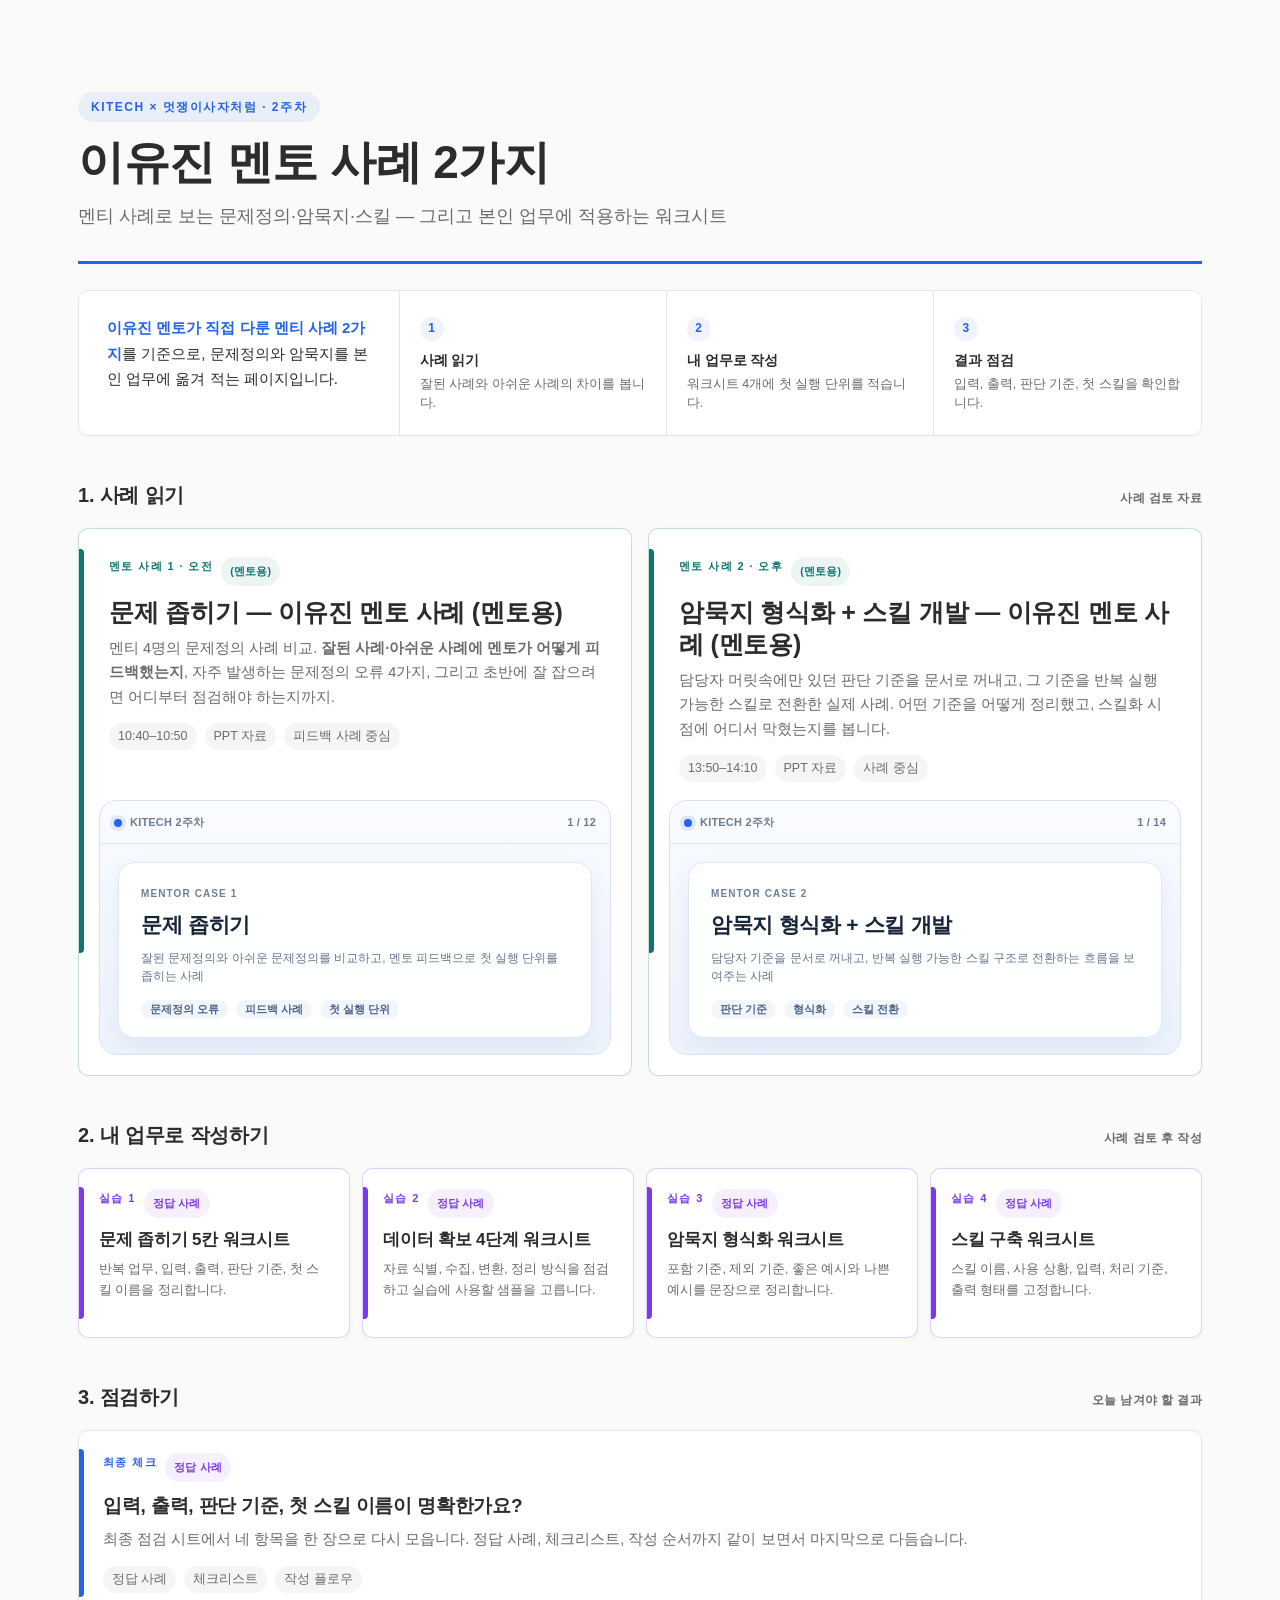
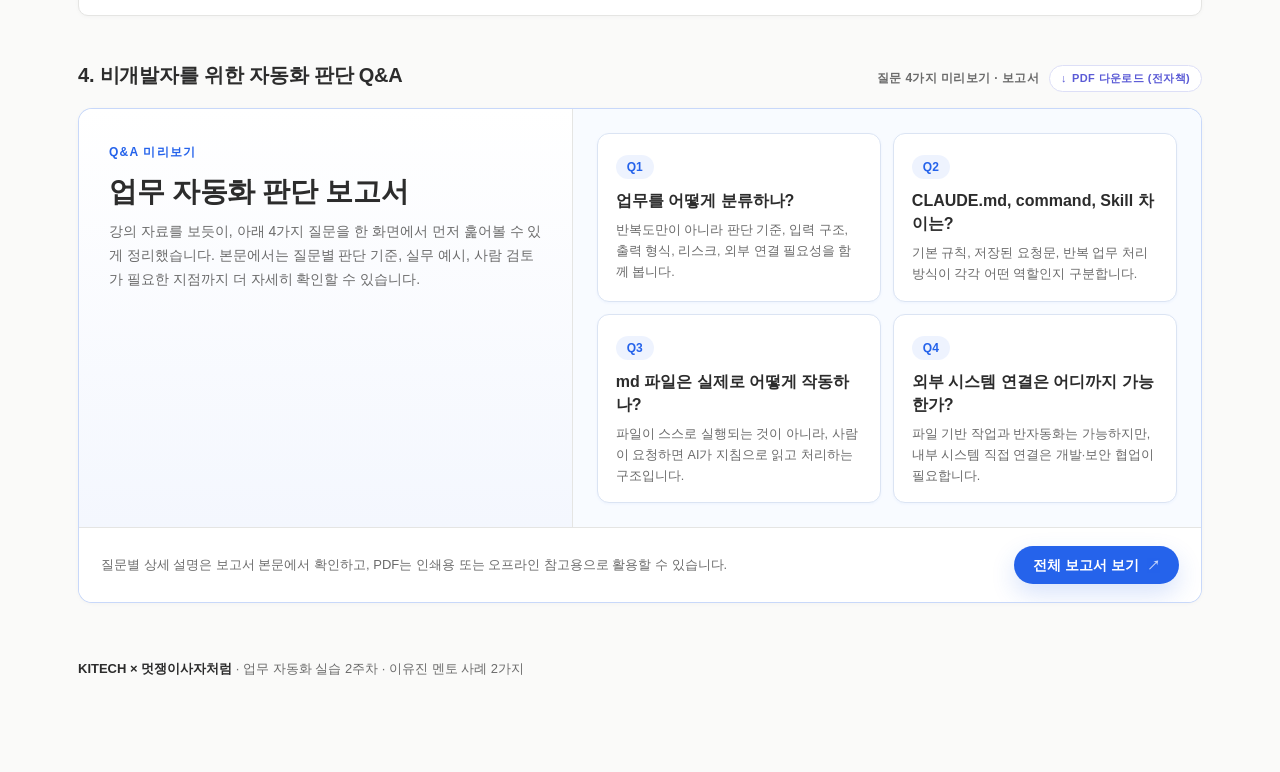
==== index.html @ 8fbe8628 "Refine mentor preview card style" ====
<!DOCTYPE html>
<html lang="ko">
<head>
  <meta charset="UTF-8" />
  <meta name="viewport" content="width=device-width, initial-scale=1.0" />
  <meta name="author" content="이유진 (Lee Yoojin)" />
  <meta name="copyright" content="© 2026 이유진. All Rights Reserved." />
  <title>KITECH 2주차 | 이유진 멘토 사례 2가지</title>
  <style>
    :root {
      --accent: #2563eb;
      --accent-light: rgba(37, 99, 235, 0.08);
      --accent-border: rgba(37, 99, 235, 0.25);
      --mentor: #0f766e;
      --mentor-light: rgba(15, 118, 110, 0.08);
      --mentor-border: rgba(15, 118, 110, 0.24);
      --practice: #7c3aed;
      --practice-light: rgba(124, 58, 237, 0.08);
      --practice-border: rgba(124, 58, 237, 0.24);
      --bg: #fafaf9;
      --card: #ffffff;
      --text: #2c2c2c;
      --text-muted: #6b6b6b;
      --border: #e5e5e3;
      --placeholder: #f5f5f4;
      --line: #d9d9d6;
      --shadow-card: 0 1px 4px rgba(0, 0, 0, 0.03);
      --shadow-card-hover: 0 10px 26px rgba(37, 99, 235, 0.12);
    }

    * {
      box-sizing: border-box;
      margin: 0;
      padding: 0;
    }

    body {
      min-height: 100vh;
      background: var(--bg);
      color: var(--text);
      font-family: -apple-system, BlinkMacSystemFont, "Apple SD Gothic Neo", "Pretendard", "Noto Sans KR", "Segoe UI", sans-serif;
      line-height: 1.7;
      -webkit-font-smoothing: antialiased;
    }

    a {
      color: inherit;
      text-decoration: none;
    }

    .wrap {
      max-width: 1180px;
      margin: 0 auto;
      padding: 56px 28px 92px;
    }

    .header {
      margin-bottom: 24px;
      padding: 36px 0 30px;
      border-bottom: 3px solid var(--accent);
    }

    .doc-tag {
      display: inline-block;
      margin-bottom: 14px;
      padding: 5px 13px;
      border-radius: 999px;
      background: var(--accent-light);
      color: var(--accent);
      font-size: 12px;
      font-weight: 800;
      letter-spacing: 1.5px;
      text-transform: uppercase;
    }

    h1 {
      margin-bottom: 12px;
      color: var(--text);
      font-size: 46px;
      font-weight: 800;
      letter-spacing: -0.5px;
      line-height: 1.14;
    }

    .subtitle {
      max-width: 720px;
      color: var(--text-muted);
      font-size: 18px;
      font-weight: 500;
    }

    .intro {
      display: grid;
      grid-template-columns: 1.2fr repeat(3, minmax(0, 1fr));
      gap: 0;
      margin: 26px 0 42px;
      overflow: hidden;
      border: 1.5px solid var(--border);
      border-radius: 10px;
      background: var(--card);
    }

    .intro-copy {
      padding: 24px 28px;
      border-right: 1px solid var(--border);
      color: var(--text);
      font-size: 15px;
    }

    .intro-copy b {
      color: var(--accent);
    }

    .flow-step {
      padding: 22px 20px;
      border-right: 1px solid var(--border);
      background: #fff;
    }

    .flow-step:last-child {
      border-right: 0;
    }

    .flow-num {
      display: inline-flex;
      align-items: center;
      justify-content: center;
      width: 24px;
      height: 24px;
      margin-bottom: 10px;
      border-radius: 999px;
      background: var(--accent-light);
      color: var(--accent);
      font-size: 12px;
      font-weight: 850;
    }

    .flow-title {
      color: var(--text);
      font-size: 14px;
      font-weight: 760;
      line-height: 1.35;
    }

    .flow-desc {
      margin-top: 5px;
      color: var(--text-muted);
      font-size: 12.5px;
      line-height: 1.55;
    }

    .section {
      margin-top: 42px;
    }

    .section-header {
      display: flex;
      align-items: baseline;
      justify-content: space-between;
      gap: 14px;
      margin: 0 0 16px;
      padding: 0;
    }

    .section-name {
      color: var(--text);
      font-size: 20px;
      font-weight: 760;
      letter-spacing: -0.2px;
      text-transform: none;
    }

    .section-meta {
      display: flex;
      align-items: center;
      gap: 10px;
      color: var(--text-muted);
      font-size: 12px;
      font-weight: 600;
      letter-spacing: 0.4px;
      text-align: right;
      flex-wrap: wrap;
      justify-content: flex-end;
    }

    .section-meta-text {
      color: var(--text-muted);
    }

    .section-meta-button {
      display: inline-flex;
      align-items: center;
      justify-content: center;
      gap: 5px;
      padding: 7px 11px;
      border-radius: 999px;
      border: 1px solid #dddff7;
      background: #ffffff;
      color: #5b5bd6;
      font-size: 11px;
      font-weight: 750;
      line-height: 1;
      white-space: nowrap;
      transition: transform 0.2s ease, box-shadow 0.2s ease, border-color 0.2s ease;
    }

    .section-meta-button-icon {
      font-size: 11px;
      line-height: 1;
    }

    .section-meta-button:hover {
      transform: translateY(-1px);
      border-color: #c8ccf4;
      box-shadow: 0 6px 14px rgba(91, 91, 214, 0.08);
    }

    .card-list {
      display: grid;
      gap: 14px;
    }

    .case-grid {
      grid-template-columns: repeat(2, minmax(0, 1fr));
      gap: 16px;
    }

    .practice-grid {
      grid-template-columns: repeat(4, minmax(0, 1fr));
      gap: 12px;
    }

    .qa-preview {
      overflow: hidden;
      border: 1.5px solid var(--accent-border);
      border-radius: 14px;
      background: var(--card);
      box-shadow: var(--shadow-card);
    }

    .qa-preview-top {
      display: grid;
      grid-template-columns: 1.1fr 1.4fr;
      gap: 0;
      min-height: 250px;
      border-bottom: 1px solid var(--border);
      background: linear-gradient(180deg, #ffffff 0%, rgba(37, 99, 235, 0.05) 100%);
    }

    .qa-preview-copy {
      padding: 28px 30px;
      border-right: 1px solid var(--border);
    }

    .qa-kicker {
      display: inline-block;
      margin-bottom: 12px;
      color: var(--accent);
      font-size: 12px;
      font-weight: 800;
      letter-spacing: 1.2px;
    }

    .qa-preview-title {
      margin-bottom: 10px;
      font-size: 28px;
      font-weight: 780;
      letter-spacing: -0.3px;
      line-height: 1.25;
    }

    .qa-preview-desc {
      color: var(--text-muted);
      font-size: 14px;
      line-height: 1.72;
    }

    .qa-preview-slides {
      display: grid;
      grid-template-columns: repeat(2, minmax(0, 1fr));
      gap: 12px;
      padding: 24px;
      background: #f8fbff;
    }

    .qa-slide {
      min-height: 128px;
      padding: 18px 18px 16px;
      border: 1px solid #dbe4f3;
      border-radius: 12px;
      background: #ffffff;
      box-shadow: 0 1px 3px rgba(37, 99, 235, 0.05);
    }

    .qa-slide-num {
      display: inline-flex;
      align-items: center;
      justify-content: center;
      min-width: 38px;
      height: 24px;
      margin-bottom: 10px;
      padding: 0 8px;
      border-radius: 999px;
      background: var(--accent-light);
      color: var(--accent);
      font-size: 12px;
      font-weight: 850;
    }

    .qa-slide-title {
      margin-bottom: 8px;
      font-size: 16px;
      font-weight: 740;
      line-height: 1.45;
    }

    .qa-slide-desc {
      color: var(--text-muted);
      font-size: 12.5px;
      line-height: 1.65;
    }

    .qa-preview-bottom {
      display: flex;
      align-items: center;
      justify-content: space-between;
      gap: 14px;
      padding: 18px 22px;
      background: #ffffff;
    }

    .qa-preview-note {
      color: var(--text-muted);
      font-size: 13px;
      line-height: 1.6;
    }

    .qa-preview-actions {
      display: flex;
      flex-wrap: wrap;
      gap: 10px;
      justify-content: flex-end;
    }

    .preview-button {
      position: relative;
      display: inline-flex;
      align-items: center;
      justify-content: center;
      gap: 8px;
      min-width: 148px;
      padding: 11px 18px;
      border-radius: 999px;
      border: 1px solid var(--accent-border);
      background: #ffffff;
      color: var(--accent);
      font-size: 14px;
      font-weight: 760;
      line-height: 1;
      overflow: hidden;
      transition: transform 0.22s ease, box-shadow 0.22s ease, opacity 0.22s ease, border-color 0.22s ease;
    }

    .preview-button::after {
      content: "↗";
      font-size: 13px;
      opacity: 0.72;
      transform: translateX(0);
      transition: transform 0.22s ease, opacity 0.22s ease;
    }

    .preview-button:hover {
      transform: translateY(-1px) scale(1.01);
      border-color: rgba(37, 99, 235, 0.36);
      box-shadow: 0 12px 28px rgba(37, 99, 235, 0.12);
    }

    .preview-button:hover::after {
      opacity: 1;
      transform: translateX(2px);
    }

    .preview-button:active {
      transform: translateY(0) scale(0.985);
    }

    .preview-button.primary {
      background: var(--accent);
      color: #ffffff;
      box-shadow: 0 10px 24px rgba(37, 99, 235, 0.18);
    }

    .preview-button.primary::before {
      content: "";
      position: absolute;
      inset: 0;
      background: linear-gradient(120deg, transparent 0%, rgba(255, 255, 255, 0.18) 42%, transparent 74%);
      transform: translateX(-135%);
      transition: transform 0.55s ease;
    }

    .preview-button.primary:hover {
      box-shadow: 0 14px 30px rgba(37, 99, 235, 0.22);
    }

    .preview-button.primary:hover::before {
      transform: translateX(135%);
    }

    .module-card {
      position: relative;
      display: flex;
      flex-direction: column;
      overflow: hidden;
      padding: 22px 24px;
      border: 1.5px solid var(--border);
      border-radius: 10px;
      background: var(--card);
      box-shadow: var(--shadow-card);
      transition: border-color 0.2s ease, box-shadow 0.2s ease, transform 0.2s ease;
    }

    .case-grid .module-card {
      min-height: 440px;
      padding: 0;
      border-color: var(--mentor-border);
      background: #ffffff;
    }

    .case-grid .module-card::before {
      top: 20px;
      bottom: 122px;
    }

    .case-card-copy {
      padding: 28px 30px 18px;
    }

    .case-card-preview {
      position: relative;
      margin: auto 20px 20px;
      min-height: 188px;
      overflow: hidden;
      border: 1px solid #d8e1ef;
      border-radius: 18px;
      background: linear-gradient(180deg, #f9fbff 0%, #eef4fb 100%);
      box-shadow: inset 0 1px 0 rgba(255, 255, 255, 0.7);
    }

    .case-preview-bar {
      display: flex;
      align-items: center;
      justify-content: space-between;
      padding: 12px 14px 11px;
      border-bottom: 1px solid #dfe7f2;
      color: #6d7c92;
      font-size: 11px;
      font-weight: 700;
      letter-spacing: 0.2px;
    }

    .case-preview-brand {
      display: flex;
      align-items: center;
      gap: 8px;
    }

    .case-preview-dot {
      width: 8px;
      height: 8px;
      border-radius: 999px;
      background: #2563eb;
      box-shadow: 0 0 0 4px rgba(37, 99, 235, 0.12);
    }

    .case-preview-slides {
      position: relative;
      display: grid;
      place-items: center;
      min-height: 136px;
      padding: 18px 18px 16px;
    }

    .case-preview-slide {
      width: 100%;
      max-width: none;
      padding: 22px 22px 18px;
      border-radius: 16px;
      border: 1px solid #dfe7f2;
      background: rgba(255, 255, 255, 0.96);
      box-shadow: 0 10px 24px rgba(31, 79, 216, 0.08);
      text-align: left;
    }

    .case-preview-overline {
      margin-bottom: 10px;
      color: #6f7e94;
      font-size: 10px;
      font-weight: 700;
      letter-spacing: 1.1px;
      text-transform: uppercase;
    }

    .case-preview-title {
      color: #182437;
      font-size: 21px;
      font-weight: 740;
      line-height: 1.28;
      letter-spacing: -0.3px;
    }

    .case-preview-sub {
      margin-top: 10px;
      color: #66758d;
      font-size: 12px;
      line-height: 1.55;
    }

    .case-preview-chip-row {
      display: flex;
      flex-wrap: wrap;
      gap: 8px;
      margin-top: 14px;
    }

    .case-preview-chip {
      padding: 4px 9px;
      border-radius: 999px;
      background: #f2f6fb;
      color: #4a628d;
      font-size: 11px;
      font-weight: 700;
      line-height: 1;
    }

    .practice-grid .module-card {
      min-height: 170px;
      padding: 20px 20px;
      border-color: var(--practice-border);
    }

    .module-card::before {
      position: absolute;
      top: 18px;
      bottom: 18px;
      left: 0;
      width: 5px;
      border-radius: 0 4px 4px 0;
      background: var(--accent);
      content: "";
    }

    .module-card[data-kind="mentor"]::before {
      background: var(--mentor);
    }

    .module-card[data-kind="practice"]::before {
      background: var(--practice);
    }

    .module-card:hover {
      border-color: var(--accent);
      box-shadow: var(--shadow-card-hover);
      transform: translateY(-2px);
    }

    .module-tag {
      display: inline-block;
      margin-bottom: 10px;
      color: var(--accent);
      font-size: 11px;
      font-weight: 800;
      letter-spacing: 1.4px;
    }

    .module-tag-row {
      display: flex;
      flex-wrap: wrap;
      gap: 8px;
      margin-bottom: 10px;
    }

    .module-chip {
      display: inline-flex;
      align-items: center;
      padding: 4px 9px;
      border-radius: 999px;
      background: var(--placeholder);
      color: var(--text-muted);
      font-size: 10.5px;
      font-weight: 700;
      line-height: 1;
      letter-spacing: 0.2px;
    }

    .module-chip.mentor {
      background: rgba(15, 118, 110, 0.08);
      color: var(--mentor);
    }

    .module-chip.answer {
      background: rgba(124, 58, 237, 0.08);
      color: var(--practice);
    }

    .module-card[data-kind="mentor"] .module-tag {
      color: var(--mentor);
    }

    .module-card[data-kind="practice"] .module-tag {
      color: var(--practice);
    }

    .module-title {
      margin-bottom: 8px;
      color: var(--text);
      font-size: 19px;
      font-weight: 780;
      letter-spacing: -0.2px;
      line-height: 1.45;
    }

    .case-grid .module-title {
      font-size: 25px;
      line-height: 1.28;
      font-weight: 790;
    }

    .practice-grid .module-title {
      font-size: 17px;
      line-height: 1.38;
      font-weight: 750;
    }

    .module-desc {
      margin-bottom: 14px;
      color: var(--text-muted);
      font-size: 14.5px;
      line-height: 1.68;
    }

    .practice-grid .module-desc {
      font-size: 12.5px;
      line-height: 1.65;
    }

    .module-meta {
      margin-top: auto;
      display: flex;
      flex-wrap: wrap;
      gap: 8px;
      color: var(--text-muted);
      font-size: 12.5px;
    }

    .module-meta span {
      padding: 3px 9px;
      border-radius: 999px;
      background: var(--placeholder);
    }

    .practice-grid .module-meta,
    .qa-grid .module-meta {
      display: none;
    }

    .qa-grid .module-card {
      min-height: 132px;
      background: #fff;
    }

    .qa-grid .module-title {
      font-size: 17px;
    }

    @media (max-width: 960px) {
      .wrap {
        max-width: 760px;
      }

      .intro,
      .case-grid,
      .practice-grid {
        grid-template-columns: repeat(2, minmax(0, 1fr));
      }

      .qa-preview-top {
        grid-template-columns: 1fr;
      }

      .qa-preview-copy {
        border-right: 0;
        border-bottom: 1px solid var(--border);
      }

      .intro-copy {
        grid-column: 1 / -1;
        border-right: 0;
        border-bottom: 1px solid var(--border);
      }
    }

    .divider {
      margin: 36px 0 20px;
      border: 0;
      border-top: 1px solid var(--border);
    }

    .aux-list {
      display: grid;
      gap: 8px;
      padding: 0 4px;
    }

    .aux {
      color: var(--text-muted);
      font-size: 14px;
    }

    .aux a {
      color: var(--accent);
      font-weight: 700;
    }

    .aux a:hover {
      text-decoration: underline;
    }

    .footer {
      margin-top: 56px;
      color: var(--text-muted);
      font-size: 13px;
      line-height: 1.6;
    }

    .footer b {
      color: var(--text);
      font-weight: 700;
    }

    @media (max-width: 600px) {
      .wrap {
        padding: 54px 22px 80px;
      }

      h1 {
        font-size: 32px;
      }

      .intro,
      .case-grid,
      .practice-grid {
        grid-template-columns: 1fr;
      }

      .qa-preview-slides {
        grid-template-columns: 1fr;
      }

      .qa-preview-bottom {
        flex-direction: column;
        align-items: flex-start;
      }

      .qa-preview-actions {
        width: 100%;
        justify-content: flex-start;
      }

      .preview-button {
        width: 100%;
      }

      .flow-step {
        border-right: 0;
        border-bottom: 1px solid var(--border);
      }

      .module-card {
        padding: 18px 20px;
      }

      .case-grid .module-card,
      .practice-grid .module-card {
        min-height: 0;
      }

      .case-card-preview {
        margin: 0 18px 18px;
      }

      .case-preview-slide {
        padding: 20px 16px 16px;
      }

      .module-title {
        font-size: 17px;
      }

      .section-header {
        flex-direction: column;
        align-items: flex-start;
        gap: 4px;
      }

      .section-meta {
        text-align: left;
      }
    }
  </style>
</head>
<body>
  <main class="wrap">
    <header class="header">
      <span class="doc-tag">KITECH × 멋쟁이사자처럼 · 2주차</span>
      <h1>이유진 멘토 사례 2가지</h1>
      <p class="subtitle">멘티 사례로 보는 문제정의·암묵지·스킬 — 그리고 본인 업무에 적용하는 워크시트</p>
    </header>

    <section class="intro">
      <div class="intro-copy">
        <b>이유진 멘토가 직접 다룬 멘티 사례 2가지</b>를 기준으로, 문제정의와 암묵지를 본인 업무에 옮겨 적는 페이지입니다.
      </div>
      <div class="flow-step">
        <div class="flow-num">1</div>
        <div class="flow-title">사례 읽기</div>
        <div class="flow-desc">잘된 사례와 아쉬운 사례의 차이를 봅니다.</div>
      </div>
      <div class="flow-step">
        <div class="flow-num">2</div>
        <div class="flow-title">내 업무로 작성</div>
        <div class="flow-desc">워크시트 4개에 첫 실행 단위를 적습니다.</div>
      </div>
      <div class="flow-step">
        <div class="flow-num">3</div>
        <div class="flow-title">결과 점검</div>
        <div class="flow-desc">입력, 출력, 판단 기준, 첫 스킬을 확인합니다.</div>
      </div>
    </section>

    <section class="section" aria-labelledby="case-section">
      <div class="section-header">
        <div class="section-name" id="case-section">1. 사례 읽기</div>
        <div class="section-meta">사례 검토 자료</div>
      </div>
      <div class="card-list case-grid">
        <a class="module-card" data-kind="mentor" href="mentor-problem-definition.html" target="_blank" rel="noopener">
          <div class="case-card-copy">
            <div class="module-tag-row">
              <div class="module-tag">멘토 사례 1 · 오전</div>
              <div class="module-chip mentor">(멘토용)</div>
            </div>
            <div class="module-title">문제 좁히기 — 이유진 멘토 사례 (멘토용)</div>
            <div class="module-desc">멘티 4명의 문제정의 사례 비교. <b>잘된 사례·아쉬운 사례에 멘토가 어떻게 피드백했는지</b>, 자주 발생하는 문제정의 오류 4가지, 그리고 초반에 잘 잡으려면 어디부터 점검해야 하는지까지.</div>
            <div class="module-meta"><span>10:40–10:50</span><span>PPT 자료</span><span>피드백 사례 중심</span></div>
          </div>
          <div class="case-card-preview" aria-hidden="true">
            <div class="case-preview-bar">
              <div class="case-preview-brand"><span class="case-preview-dot"></span><span>KITECH 2주차</span></div>
              <span>1 / 12</span>
            </div>
            <div class="case-preview-slides">
              <div class="case-preview-slide">
                <div class="case-preview-overline">Mentor Case 1</div>
                <div class="case-preview-title">문제 좁히기</div>
                <div class="case-preview-sub">잘된 문제정의와 아쉬운 문제정의를 비교하고, 멘토 피드백으로 첫 실행 단위를 좁히는 사례</div>
                <div class="case-preview-chip-row">
                  <span class="case-preview-chip">문제정의 오류</span>
                  <span class="case-preview-chip">피드백 사례</span>
                  <span class="case-preview-chip">첫 실행 단위</span>
                </div>
              </div>
            </div>
          </div>
        </a>

        <a class="module-card" data-kind="mentor" href="mentor-tacit-skill.html" target="_blank" rel="noopener">
          <div class="case-card-copy">
            <div class="module-tag-row">
              <div class="module-tag">멘토 사례 2 · 오후</div>
              <div class="module-chip mentor">(멘토용)</div>
            </div>
            <div class="module-title">암묵지 형식화 + 스킬 개발 — 이유진 멘토 사례 (멘토용)</div>
            <div class="module-desc">담당자 머릿속에만 있던 판단 기준을 문서로 꺼내고, 그 기준을 반복 실행 가능한 스킬로 전환한 실제 사례. 어떤 기준을 어떻게 정리했고, 스킬화 시점에 어디서 막혔는지를 봅니다.</div>
            <div class="module-meta"><span>13:50–14:10</span><span>PPT 자료</span><span>사례 중심</span></div>
          </div>
          <div class="case-card-preview" aria-hidden="true">
            <div class="case-preview-bar">
              <div class="case-preview-brand"><span class="case-preview-dot"></span><span>KITECH 2주차</span></div>
              <span>1 / 14</span>
            </div>
            <div class="case-preview-slides">
              <div class="case-preview-slide">
                <div class="case-preview-overline">Mentor Case 2</div>
                <div class="case-preview-title">암묵지 형식화 + 스킬 개발</div>
                <div class="case-preview-sub">담당자 기준을 문서로 꺼내고, 반복 실행 가능한 스킬 구조로 전환하는 흐름을 보여주는 사례</div>
                <div class="case-preview-chip-row">
                  <span class="case-preview-chip">판단 기준</span>
                  <span class="case-preview-chip">형식화</span>
                  <span class="case-preview-chip">스킬 전환</span>
                </div>
              </div>
            </div>
          </div>
        </a>
      </div>
    </section>

    <section class="section" aria-labelledby="practice-section">
      <div class="section-header">
        <div class="section-name" id="practice-section">2. 내 업무로 작성하기</div>
        <div class="section-meta">사례 검토 후 작성</div>
      </div>
      <div class="card-list practice-grid">
        <a class="module-card" data-kind="practice" href="ws-1-problem.html" target="_blank" rel="noopener">
          <div class="module-tag-row">
            <div class="module-tag">실습 1</div>
            <div class="module-chip answer">정답 사례</div>
          </div>
          <div class="module-title">문제 좁히기 5칸 워크시트</div>
          <div class="module-desc">반복 업무, 입력, 출력, 판단 기준, 첫 스킬 이름을 정리합니다.</div>
        </a>

        <a class="module-card" data-kind="practice" href="ws-2-data.html" target="_blank" rel="noopener">
          <div class="module-tag-row">
            <div class="module-tag">실습 2</div>
            <div class="module-chip answer">정답 사례</div>
          </div>
          <div class="module-title">데이터 확보 4단계 워크시트</div>
          <div class="module-desc">자료 식별, 수집, 변환, 정리 방식을 점검하고 실습에 사용할 샘플을 고릅니다.</div>
        </a>

        <a class="module-card" data-kind="practice" href="ws-3-tacit.html" target="_blank" rel="noopener">
          <div class="module-tag-row">
            <div class="module-tag">실습 3</div>
            <div class="module-chip answer">정답 사례</div>
          </div>
          <div class="module-title">암묵지 형식화 워크시트</div>
          <div class="module-desc">포함 기준, 제외 기준, 좋은 예시와 나쁜 예시를 문장으로 정리합니다.</div>
        </a>

        <a class="module-card" data-kind="practice" href="ws-4-skill.html" target="_blank" rel="noopener">
          <div class="module-tag-row">
            <div class="module-tag">실습 4</div>
            <div class="module-chip answer">정답 사례</div>
          </div>
          <div class="module-title">스킬 구축 워크시트</div>
          <div class="module-desc">스킬 이름, 사용 상황, 입력, 처리 기준, 출력 형태를 고정합니다.</div>
        </a>
      </div>
    </section>

    <section class="section" aria-labelledby="check-section">
      <div class="section-header">
        <div class="section-name" id="check-section">3. 점검하기</div>
        <div class="section-meta">오늘 남겨야 할 결과</div>
      </div>
      <div class="card-list">
        <a class="module-card" data-kind="module" href="ws-5-final-check.html" target="_blank" rel="noopener">
          <div class="module-tag-row">
            <div class="module-tag">최종 체크</div>
            <div class="module-chip answer">정답 사례</div>
          </div>
          <div class="module-title">입력, 출력, 판단 기준, 첫 스킬 이름이 명확한가요?</div>
          <div class="module-desc">최종 점검 시트에서 네 항목을 한 장으로 다시 모읍니다. 정답 사례, 체크리스트, 작성 순서까지 같이 보면서 마지막으로 다듬습니다.</div>
          <div class="module-meta"><span>정답 사례</span><span>체크리스트</span><span>작성 플로우</span></div>
        </a>
      </div>
    </section>

    <section class="section" aria-labelledby="qa-section">
      <div class="section-header">
        <div class="section-name" id="qa-section">4. 비개발자를 위한 자동화 판단 Q&amp;A</div>
        <div class="section-meta"><span class="section-meta-text">질문 4가지 미리보기 · 보고서</span><a class="section-meta-button" href="kitech-ai-automation-ebook.pdf" download><span class="section-meta-button-icon">↓</span><span>PDF 다운로드 (전자책)</span></a></div>
      </div>
      <div class="qa-preview">
        <div class="qa-preview-top">
          <div class="qa-preview-copy">
            <div class="qa-kicker">Q&amp;A 미리보기</div>
            <div class="qa-preview-title">업무 자동화 판단 보고서</div>
            <div class="qa-preview-desc">
              강의 자료를 보듯이, 아래 4가지 질문을 한 화면에서 먼저 훑어볼 수 있게 정리했습니다. 본문에서는 질문별 판단 기준, 실무 예시, 사람 검토가 필요한 지점까지 더 자세히 확인할 수 있습니다.
            </div>
          </div>
          <div class="qa-preview-slides">
            <div class="qa-slide">
              <div class="qa-slide-num">Q1</div>
              <div class="qa-slide-title">업무를 어떻게 분류하나?</div>
              <div class="qa-slide-desc">반복도만이 아니라 판단 기준, 입력 구조, 출력 형식, 리스크, 외부 연결 필요성을 함께 봅니다.</div>
            </div>
            <div class="qa-slide">
              <div class="qa-slide-num">Q2</div>
              <div class="qa-slide-title">CLAUDE.md, command, Skill 차이는?</div>
              <div class="qa-slide-desc">기본 규칙, 저장된 요청문, 반복 업무 처리 방식이 각각 어떤 역할인지 구분합니다.</div>
            </div>
            <div class="qa-slide">
              <div class="qa-slide-num">Q3</div>
              <div class="qa-slide-title">md 파일은 실제로 어떻게 작동하나?</div>
              <div class="qa-slide-desc">파일이 스스로 실행되는 것이 아니라, 사람이 요청하면 AI가 지침으로 읽고 처리하는 구조입니다.</div>
            </div>
            <div class="qa-slide">
              <div class="qa-slide-num">Q4</div>
              <div class="qa-slide-title">외부 시스템 연결은 어디까지 가능한가?</div>
              <div class="qa-slide-desc">파일 기반 작업과 반자동화는 가능하지만, 내부 시스템 직접 연결은 개발·보안 협업이 필요합니다.</div>
            </div>
          </div>
        </div>
        <div class="qa-preview-bottom">
          <div class="qa-preview-note">질문별 상세 설명은 보고서 본문에서 확인하고, PDF는 인쇄용 또는 오프라인 참고용으로 활용할 수 있습니다.</div>
          <div class="qa-preview-actions">
            <a class="preview-button primary" href="qa-report.html" target="_blank" rel="noopener">전체 보고서 보기</a>
          </div>
        </div>
      </div>
    </section>

    <footer class="footer">
      <b>KITECH × 멋쟁이사자처럼</b> · 업무 자동화 실습 2주차 · 이유진 멘토 사례 2가지
    </footer>
  </main>
</body>
</html>
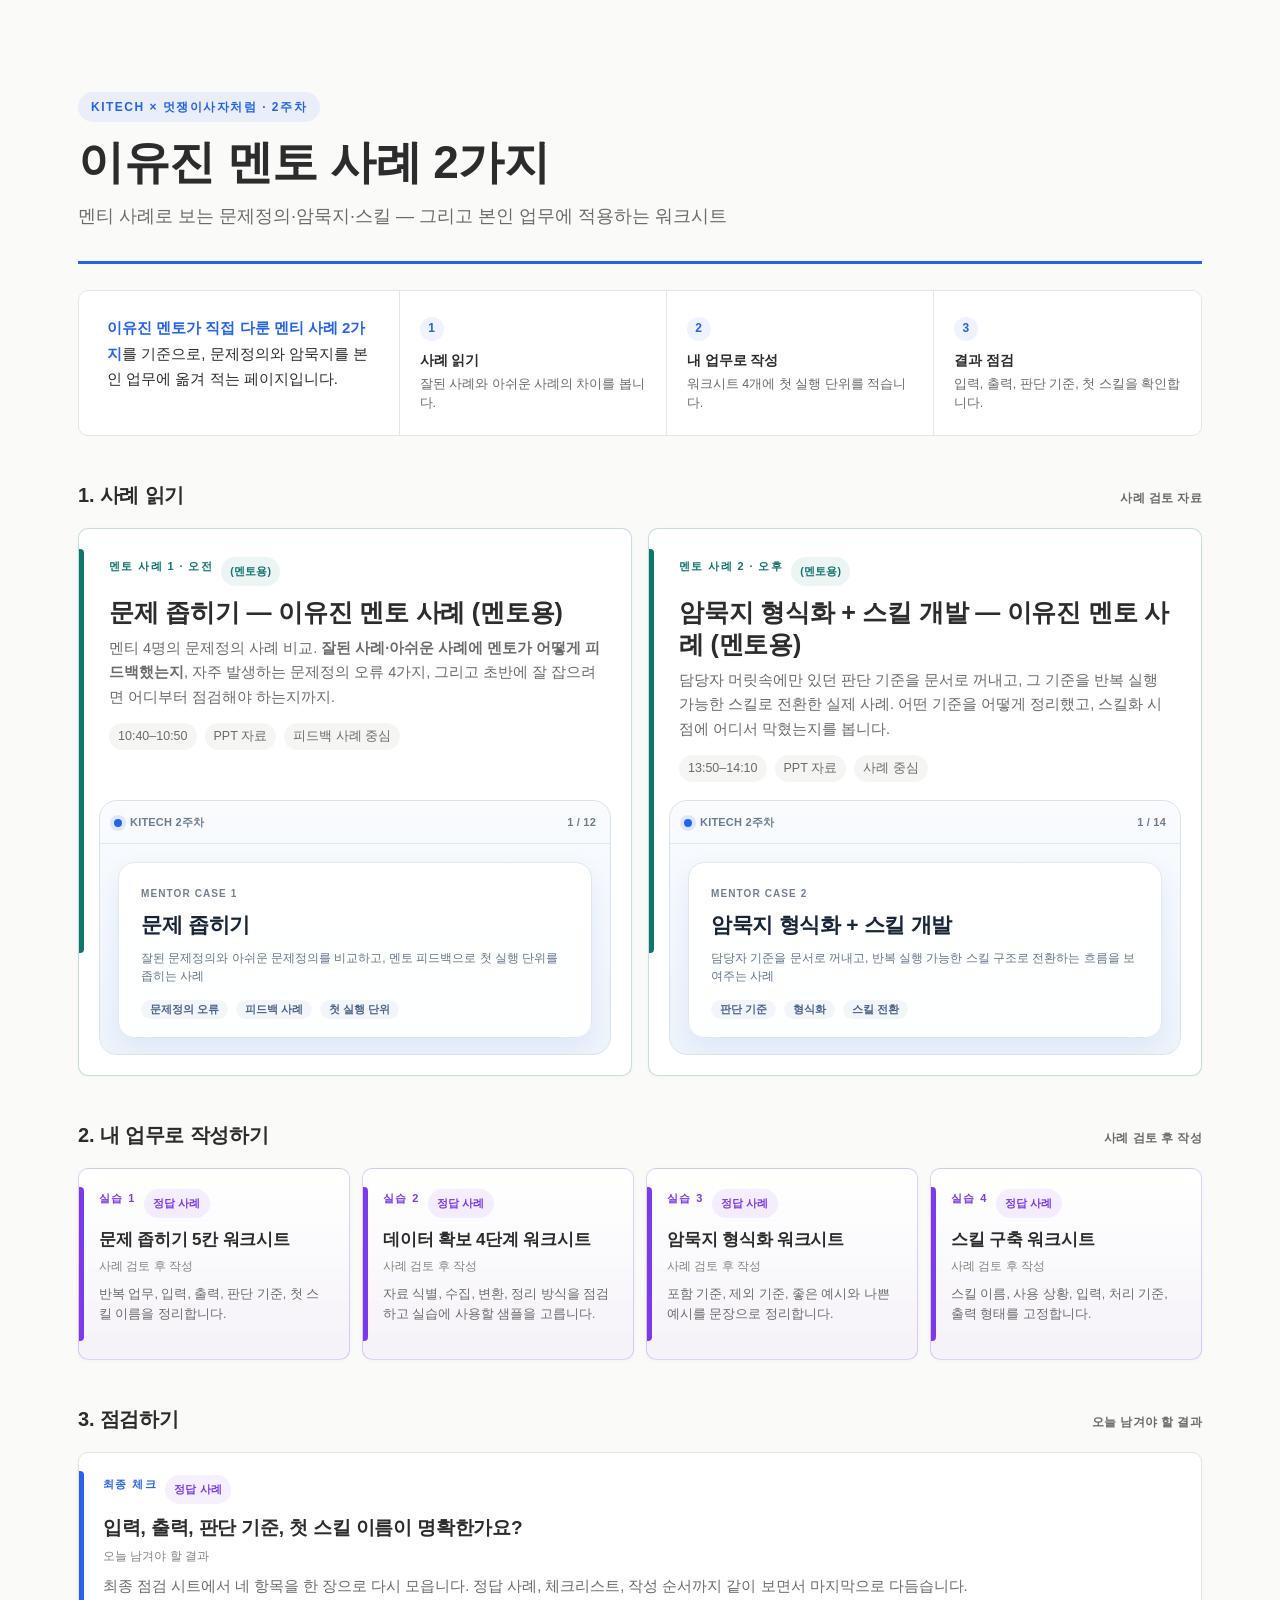
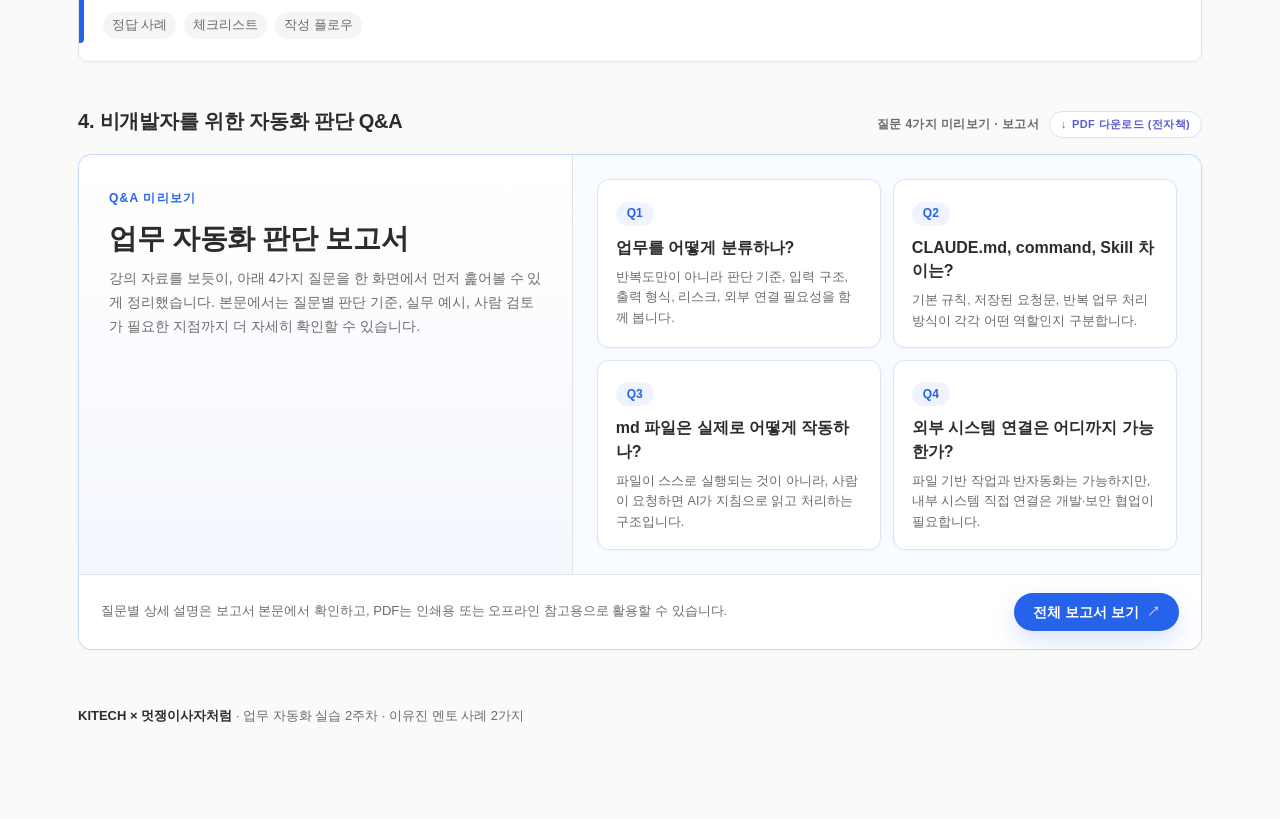
==== commit e17f201a: "Tune sections 2 and 3 card hierarchy" ====
--- a/index.html
+++ b/index.html
@@ -539,6 +539,11 @@
       border-color: var(--practice-border);
     }
 
+    .practice-grid .module-card,
+    #check-section .module-card {
+      background: linear-gradient(180deg, #ffffff 0%, rgba(124, 58, 237, 0.04) 100%);
+    }
+
     .module-card::before {
       position: absolute;
       top: 18px;
@@ -642,6 +647,13 @@
     .practice-grid .module-desc {
       font-size: 12.5px;
       line-height: 1.65;
+    }
+
+    .module-subtitle {
+      margin: -2px 0 8px;
+      color: #858585;
+      font-size: 12px;
+      line-height: 1.55;
     }
 
     .module-meta {
@@ -918,6 +930,7 @@
             <div class="module-chip answer">정답 사례</div>
           </div>
           <div class="module-title">문제 좁히기 5칸 워크시트</div>
+          <div class="module-subtitle">사례 검토 후 작성</div>
           <div class="module-desc">반복 업무, 입력, 출력, 판단 기준, 첫 스킬 이름을 정리합니다.</div>
         </a>
 
@@ -927,6 +940,7 @@
             <div class="module-chip answer">정답 사례</div>
           </div>
           <div class="module-title">데이터 확보 4단계 워크시트</div>
+          <div class="module-subtitle">사례 검토 후 작성</div>
           <div class="module-desc">자료 식별, 수집, 변환, 정리 방식을 점검하고 실습에 사용할 샘플을 고릅니다.</div>
         </a>
 
@@ -936,6 +950,7 @@
             <div class="module-chip answer">정답 사례</div>
           </div>
           <div class="module-title">암묵지 형식화 워크시트</div>
+          <div class="module-subtitle">사례 검토 후 작성</div>
           <div class="module-desc">포함 기준, 제외 기준, 좋은 예시와 나쁜 예시를 문장으로 정리합니다.</div>
         </a>
 
@@ -945,6 +960,7 @@
             <div class="module-chip answer">정답 사례</div>
           </div>
           <div class="module-title">스킬 구축 워크시트</div>
+          <div class="module-subtitle">사례 검토 후 작성</div>
           <div class="module-desc">스킬 이름, 사용 상황, 입력, 처리 기준, 출력 형태를 고정합니다.</div>
         </a>
       </div>
@@ -962,6 +978,7 @@
             <div class="module-chip answer">정답 사례</div>
           </div>
           <div class="module-title">입력, 출력, 판단 기준, 첫 스킬 이름이 명확한가요?</div>
+          <div class="module-subtitle">오늘 남겨야 할 결과</div>
           <div class="module-desc">최종 점검 시트에서 네 항목을 한 장으로 다시 모읍니다. 정답 사례, 체크리스트, 작성 순서까지 같이 보면서 마지막으로 다듬습니다.</div>
           <div class="module-meta"><span>정답 사례</span><span>체크리스트</span><span>작성 플로우</span></div>
         </a>
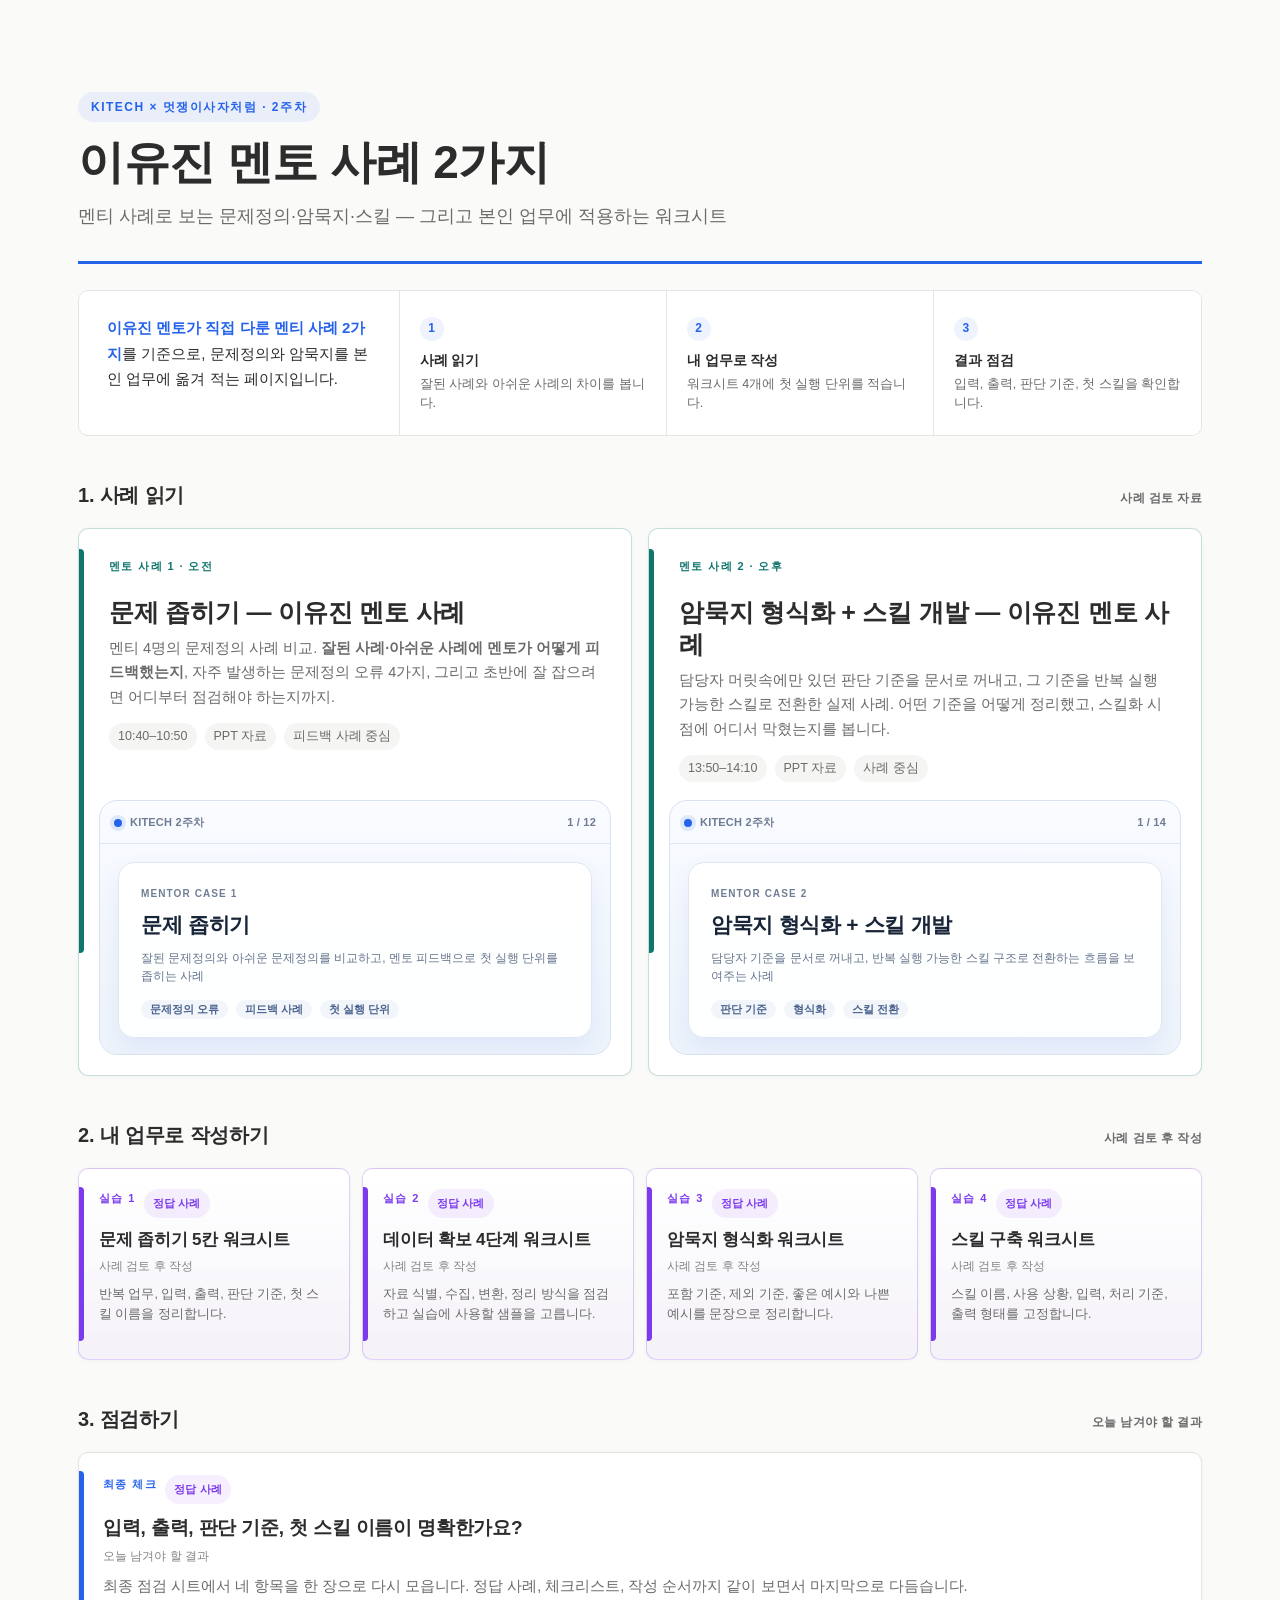
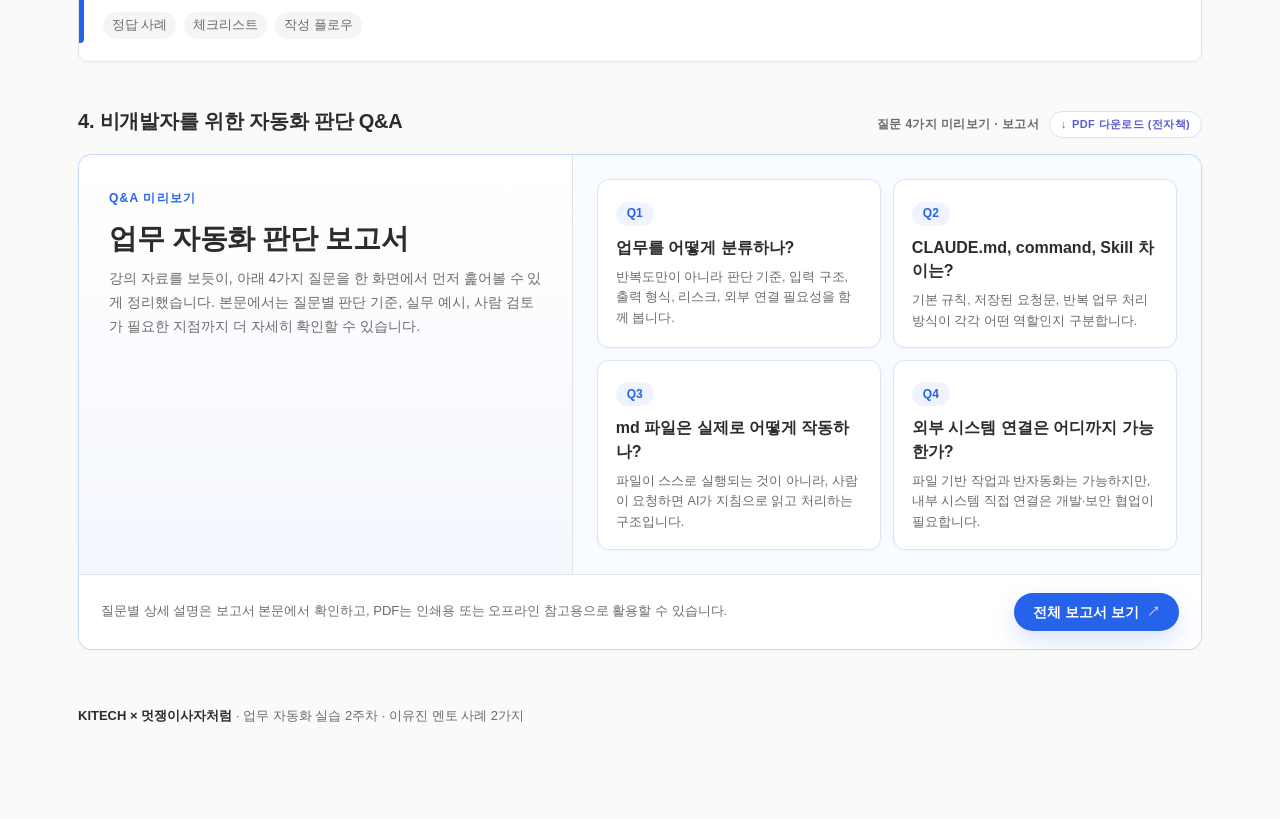
==== commit 5d602ddb: "Remove mentor-only label from section 1" ====
--- a/index.html
+++ b/index.html
@@ -860,9 +860,8 @@
           <div class="case-card-copy">
             <div class="module-tag-row">
               <div class="module-tag">멘토 사례 1 · 오전</div>
-              <div class="module-chip mentor">(멘토용)</div>
-            </div>
-            <div class="module-title">문제 좁히기 — 이유진 멘토 사례 (멘토용)</div>
+                          </div>
+            <div class="module-title">문제 좁히기 — 이유진 멘토 사례</div>
             <div class="module-desc">멘티 4명의 문제정의 사례 비교. <b>잘된 사례·아쉬운 사례에 멘토가 어떻게 피드백했는지</b>, 자주 발생하는 문제정의 오류 4가지, 그리고 초반에 잘 잡으려면 어디부터 점검해야 하는지까지.</div>
             <div class="module-meta"><span>10:40–10:50</span><span>PPT 자료</span><span>피드백 사례 중심</span></div>
           </div>
@@ -890,9 +889,8 @@
           <div class="case-card-copy">
             <div class="module-tag-row">
               <div class="module-tag">멘토 사례 2 · 오후</div>
-              <div class="module-chip mentor">(멘토용)</div>
-            </div>
-            <div class="module-title">암묵지 형식화 + 스킬 개발 — 이유진 멘토 사례 (멘토용)</div>
+                          </div>
+            <div class="module-title">암묵지 형식화 + 스킬 개발 — 이유진 멘토 사례</div>
             <div class="module-desc">담당자 머릿속에만 있던 판단 기준을 문서로 꺼내고, 그 기준을 반복 실행 가능한 스킬로 전환한 실제 사례. 어떤 기준을 어떻게 정리했고, 스킬화 시점에 어디서 막혔는지를 봅니다.</div>
             <div class="module-meta"><span>13:50–14:10</span><span>PPT 자료</span><span>사례 중심</span></div>
           </div>
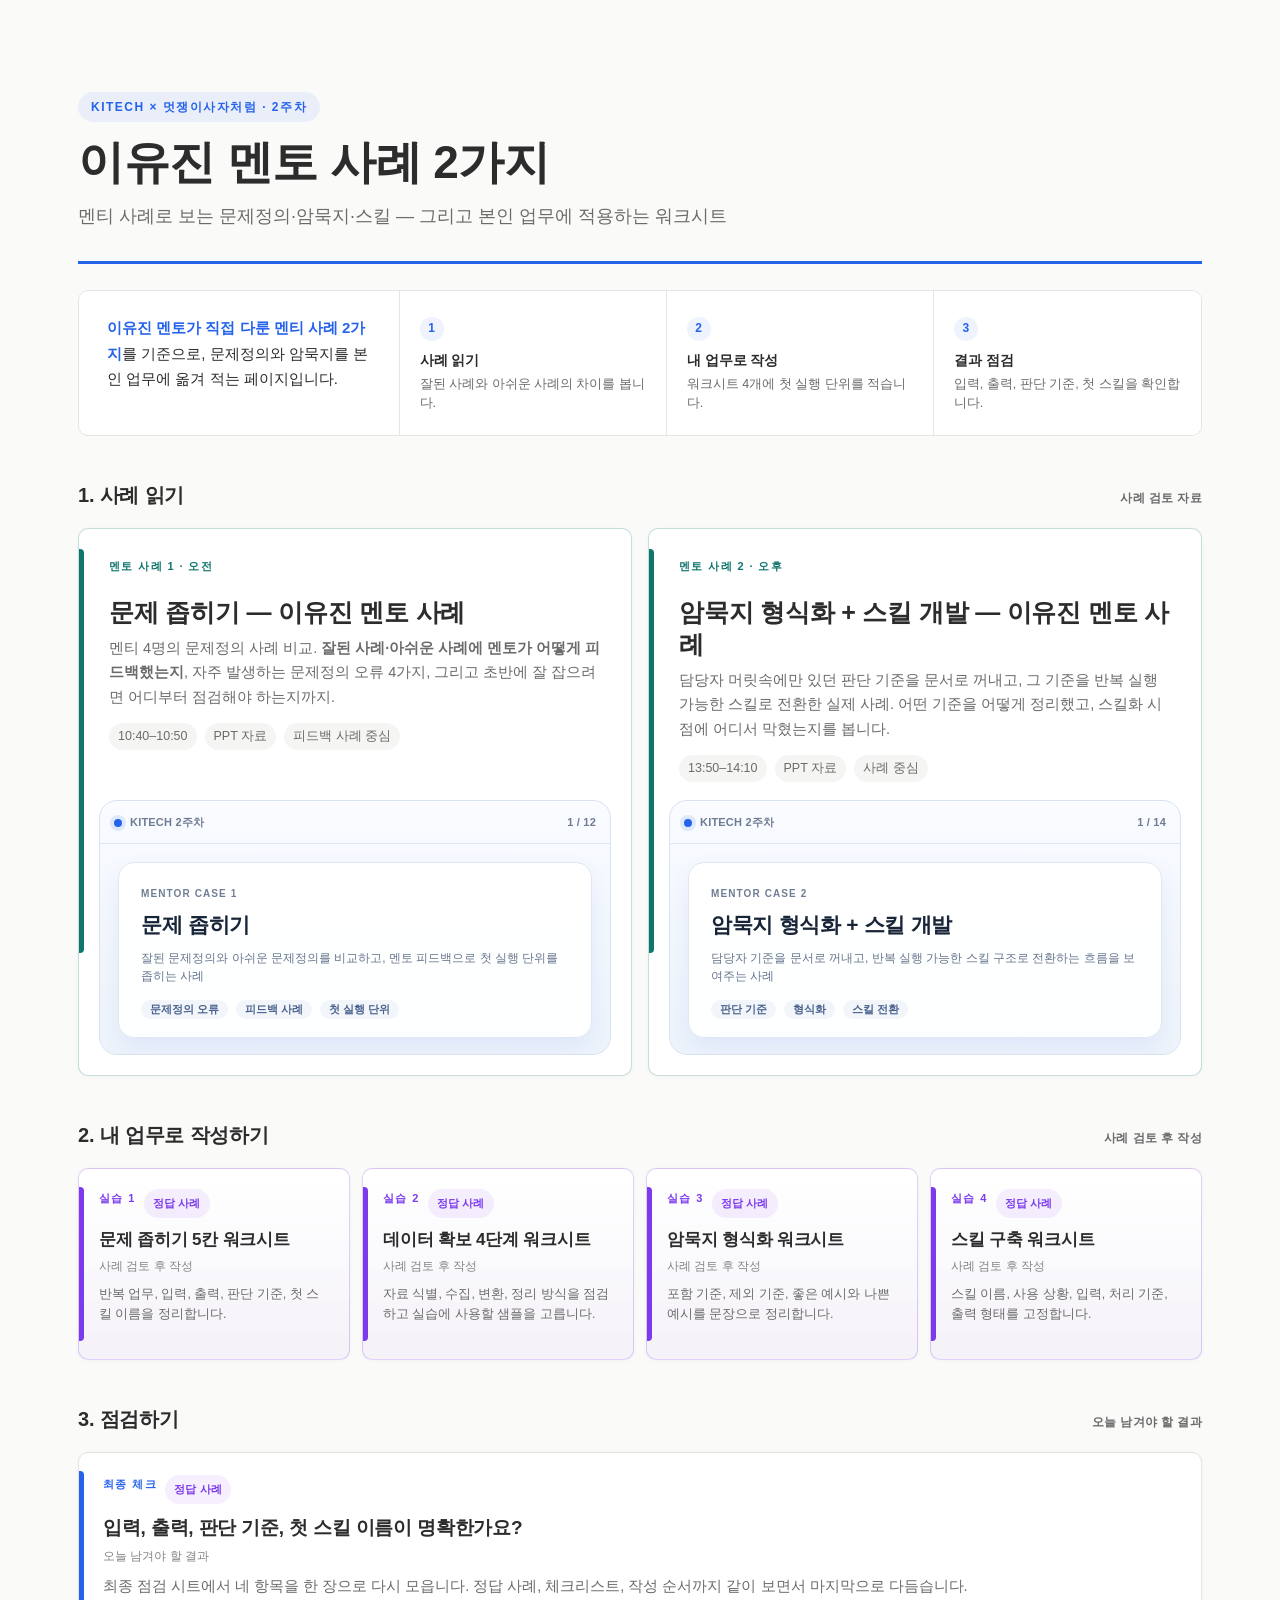
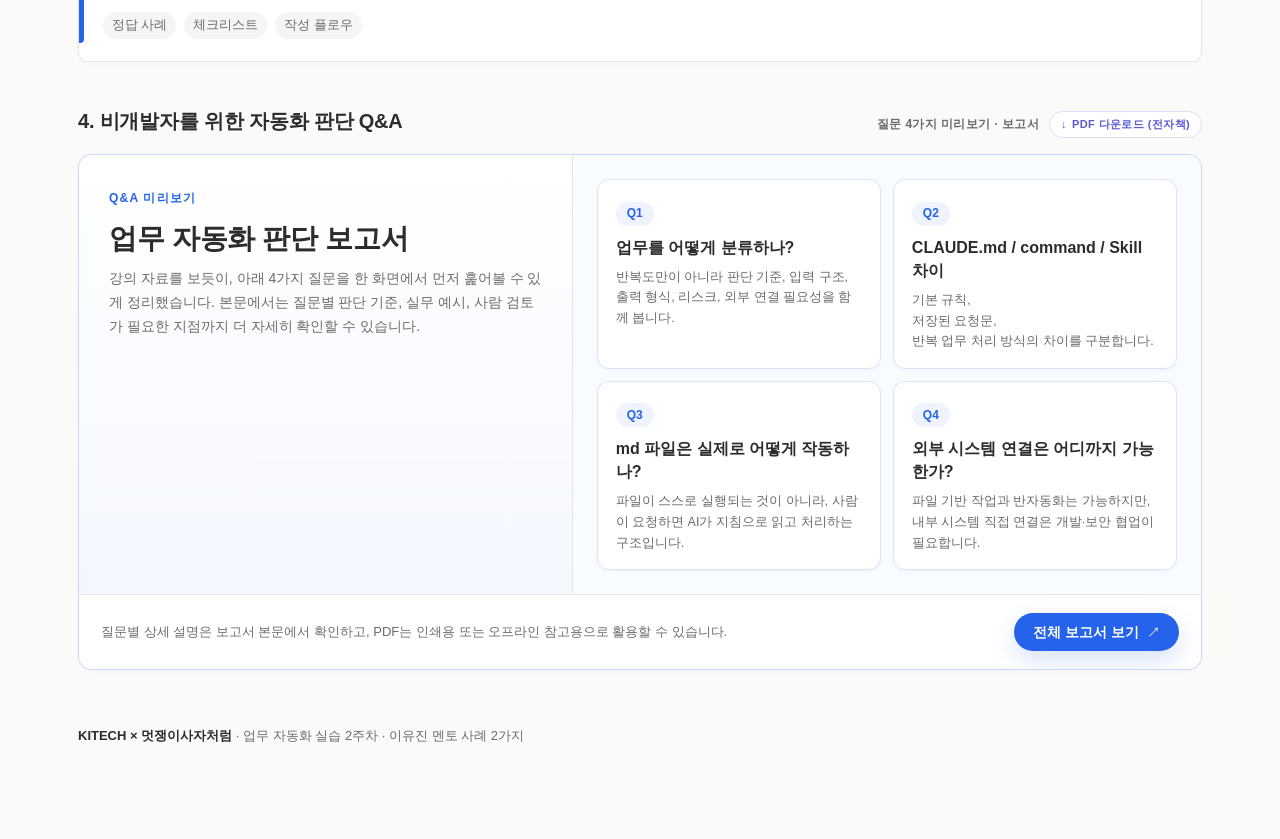
==== commit c545fde3: "Improve homepage Q2 text rhythm" ====
--- a/index.html
+++ b/index.html
@@ -1005,8 +1005,8 @@
             </div>
             <div class="qa-slide">
               <div class="qa-slide-num">Q2</div>
-              <div class="qa-slide-title">CLAUDE.md, command, Skill 차이는?</div>
-              <div class="qa-slide-desc">기본 규칙, 저장된 요청문, 반복 업무 처리 방식이 각각 어떤 역할인지 구분합니다.</div>
+              <div class="qa-slide-title">CLAUDE.md / command / Skill 차이</div>
+              <div class="qa-slide-desc">기본 규칙,<br>저장된 요청문,<br>반복 업무 처리 방식의 차이를 구분합니다.</div>
             </div>
             <div class="qa-slide">
               <div class="qa-slide-num">Q3</div>
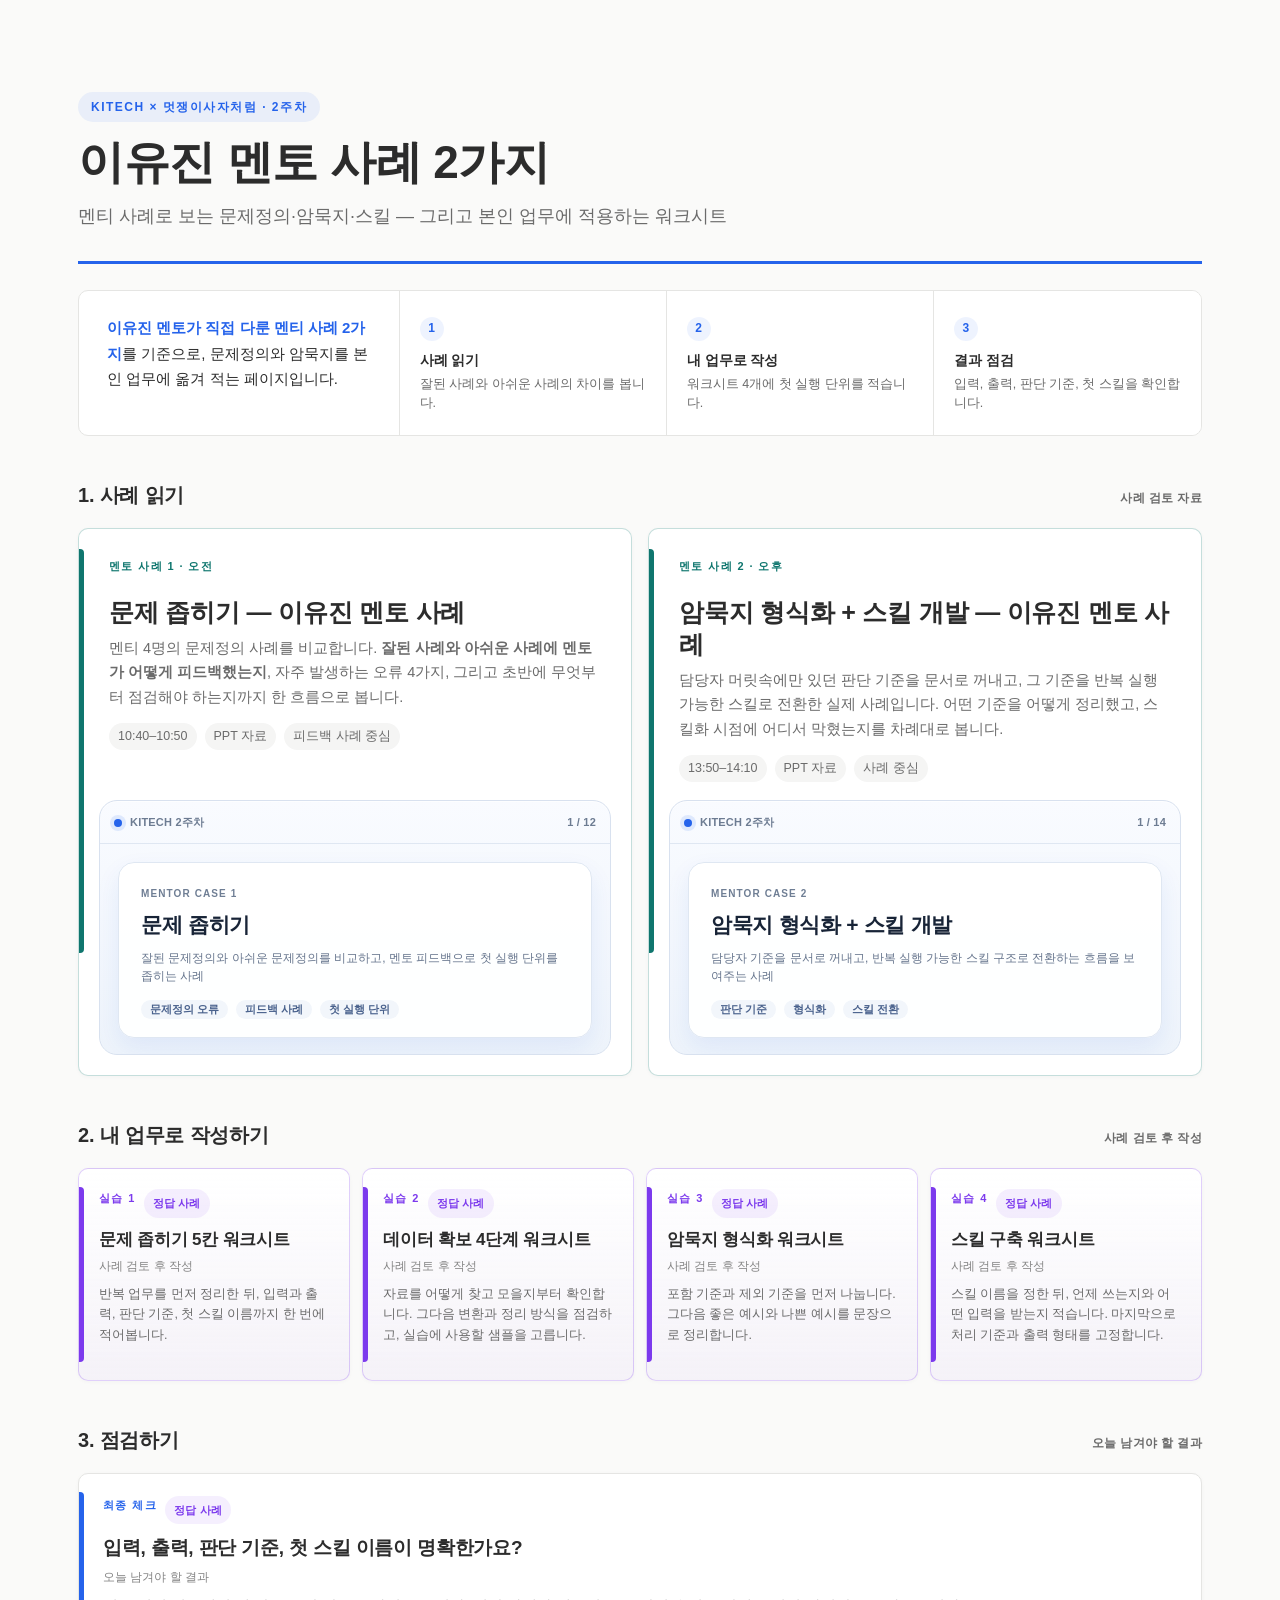
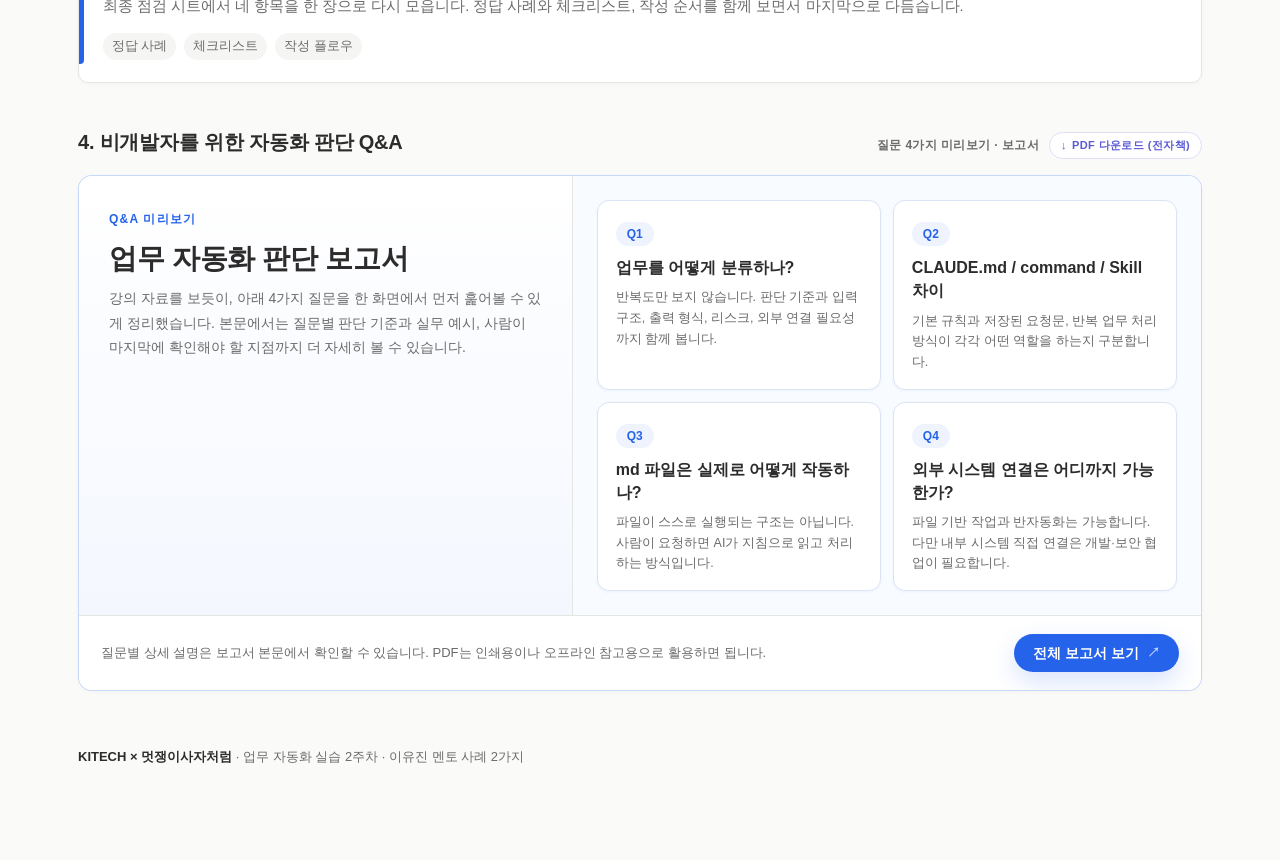
==== commit 7ba2fe42: "Polish paragraph flow across homepage and report" ====
--- a/index.html
+++ b/index.html
@@ -860,9 +860,9 @@
           <div class="case-card-copy">
             <div class="module-tag-row">
               <div class="module-tag">멘토 사례 1 · 오전</div>
-                          </div>
+            </div>
             <div class="module-title">문제 좁히기 — 이유진 멘토 사례</div>
-            <div class="module-desc">멘티 4명의 문제정의 사례 비교. <b>잘된 사례·아쉬운 사례에 멘토가 어떻게 피드백했는지</b>, 자주 발생하는 문제정의 오류 4가지, 그리고 초반에 잘 잡으려면 어디부터 점검해야 하는지까지.</div>
+            <div class="module-desc">멘티 4명의 문제정의 사례를 비교합니다. <b>잘된 사례와 아쉬운 사례에 멘토가 어떻게 피드백했는지</b>, 자주 발생하는 오류 4가지, 그리고 초반에 무엇부터 점검해야 하는지까지 한 흐름으로 봅니다.</div>
             <div class="module-meta"><span>10:40–10:50</span><span>PPT 자료</span><span>피드백 사례 중심</span></div>
           </div>
           <div class="case-card-preview" aria-hidden="true">
@@ -889,9 +889,9 @@
           <div class="case-card-copy">
             <div class="module-tag-row">
               <div class="module-tag">멘토 사례 2 · 오후</div>
-                          </div>
+            </div>
             <div class="module-title">암묵지 형식화 + 스킬 개발 — 이유진 멘토 사례</div>
-            <div class="module-desc">담당자 머릿속에만 있던 판단 기준을 문서로 꺼내고, 그 기준을 반복 실행 가능한 스킬로 전환한 실제 사례. 어떤 기준을 어떻게 정리했고, 스킬화 시점에 어디서 막혔는지를 봅니다.</div>
+            <div class="module-desc">담당자 머릿속에만 있던 판단 기준을 문서로 꺼내고, 그 기준을 반복 실행 가능한 스킬로 전환한 실제 사례입니다. 어떤 기준을 어떻게 정리했고, 스킬화 시점에 어디서 막혔는지를 차례대로 봅니다.</div>
             <div class="module-meta"><span>13:50–14:10</span><span>PPT 자료</span><span>사례 중심</span></div>
           </div>
           <div class="case-card-preview" aria-hidden="true">
@@ -929,7 +929,7 @@
           </div>
           <div class="module-title">문제 좁히기 5칸 워크시트</div>
           <div class="module-subtitle">사례 검토 후 작성</div>
-          <div class="module-desc">반복 업무, 입력, 출력, 판단 기준, 첫 스킬 이름을 정리합니다.</div>
+          <div class="module-desc">반복 업무를 먼저 정리한 뒤, 입력과 출력, 판단 기준, 첫 스킬 이름까지 한 번에 적어봅니다.</div>
         </a>
 
         <a class="module-card" data-kind="practice" href="ws-2-data.html" target="_blank" rel="noopener">
@@ -939,7 +939,7 @@
           </div>
           <div class="module-title">데이터 확보 4단계 워크시트</div>
           <div class="module-subtitle">사례 검토 후 작성</div>
-          <div class="module-desc">자료 식별, 수집, 변환, 정리 방식을 점검하고 실습에 사용할 샘플을 고릅니다.</div>
+          <div class="module-desc">자료를 어떻게 찾고 모을지부터 확인합니다. 그다음 변환과 정리 방식을 점검하고, 실습에 사용할 샘플을 고릅니다.</div>
         </a>
 
         <a class="module-card" data-kind="practice" href="ws-3-tacit.html" target="_blank" rel="noopener">
@@ -949,7 +949,7 @@
           </div>
           <div class="module-title">암묵지 형식화 워크시트</div>
           <div class="module-subtitle">사례 검토 후 작성</div>
-          <div class="module-desc">포함 기준, 제외 기준, 좋은 예시와 나쁜 예시를 문장으로 정리합니다.</div>
+          <div class="module-desc">포함 기준과 제외 기준을 먼저 나눕니다. 그다음 좋은 예시와 나쁜 예시를 문장으로 정리합니다.</div>
         </a>
 
         <a class="module-card" data-kind="practice" href="ws-4-skill.html" target="_blank" rel="noopener">
@@ -959,7 +959,7 @@
           </div>
           <div class="module-title">스킬 구축 워크시트</div>
           <div class="module-subtitle">사례 검토 후 작성</div>
-          <div class="module-desc">스킬 이름, 사용 상황, 입력, 처리 기준, 출력 형태를 고정합니다.</div>
+          <div class="module-desc">스킬 이름을 정한 뒤, 언제 쓰는지와 어떤 입력을 받는지 적습니다. 마지막으로 처리 기준과 출력 형태를 고정합니다.</div>
         </a>
       </div>
     </section>
@@ -977,7 +977,7 @@
           </div>
           <div class="module-title">입력, 출력, 판단 기준, 첫 스킬 이름이 명확한가요?</div>
           <div class="module-subtitle">오늘 남겨야 할 결과</div>
-          <div class="module-desc">최종 점검 시트에서 네 항목을 한 장으로 다시 모읍니다. 정답 사례, 체크리스트, 작성 순서까지 같이 보면서 마지막으로 다듬습니다.</div>
+          <div class="module-desc">최종 점검 시트에서 네 항목을 한 장으로 다시 모읍니다. 정답 사례와 체크리스트, 작성 순서를 함께 보면서 마지막으로 다듬습니다.</div>
           <div class="module-meta"><span>정답 사례</span><span>체크리스트</span><span>작성 플로우</span></div>
         </a>
       </div>
@@ -994,34 +994,35 @@
             <div class="qa-kicker">Q&amp;A 미리보기</div>
             <div class="qa-preview-title">업무 자동화 판단 보고서</div>
             <div class="qa-preview-desc">
-              강의 자료를 보듯이, 아래 4가지 질문을 한 화면에서 먼저 훑어볼 수 있게 정리했습니다. 본문에서는 질문별 판단 기준, 실무 예시, 사람 검토가 필요한 지점까지 더 자세히 확인할 수 있습니다.
+              강의 자료를 보듯이, 아래 4가지 질문을 한 화면에서 먼저 훑어볼 수 있게 정리했습니다.
+              본문에서는 질문별 판단 기준과 실무 예시, 사람이 마지막에 확인해야 할 지점까지 더 자세히 볼 수 있습니다.
             </div>
           </div>
           <div class="qa-preview-slides">
             <div class="qa-slide">
               <div class="qa-slide-num">Q1</div>
               <div class="qa-slide-title">업무를 어떻게 분류하나?</div>
-              <div class="qa-slide-desc">반복도만이 아니라 판단 기준, 입력 구조, 출력 형식, 리스크, 외부 연결 필요성을 함께 봅니다.</div>
+              <div class="qa-slide-desc">반복도만 보지 않습니다. 판단 기준과 입력 구조, 출력 형식, 리스크, 외부 연결 필요성까지 함께 봅니다.</div>
             </div>
             <div class="qa-slide">
               <div class="qa-slide-num">Q2</div>
               <div class="qa-slide-title">CLAUDE.md / command / Skill 차이</div>
-              <div class="qa-slide-desc">기본 규칙,<br>저장된 요청문,<br>반복 업무 처리 방식의 차이를 구분합니다.</div>
+              <div class="qa-slide-desc">기본 규칙과 저장된 요청문, 반복 업무 처리 방식이 각각 어떤 역할을 하는지 구분합니다.</div>
             </div>
             <div class="qa-slide">
               <div class="qa-slide-num">Q3</div>
               <div class="qa-slide-title">md 파일은 실제로 어떻게 작동하나?</div>
-              <div class="qa-slide-desc">파일이 스스로 실행되는 것이 아니라, 사람이 요청하면 AI가 지침으로 읽고 처리하는 구조입니다.</div>
+              <div class="qa-slide-desc">파일이 스스로 실행되는 구조는 아닙니다. 사람이 요청하면 AI가 지침으로 읽고 처리하는 방식입니다.</div>
             </div>
             <div class="qa-slide">
               <div class="qa-slide-num">Q4</div>
               <div class="qa-slide-title">외부 시스템 연결은 어디까지 가능한가?</div>
-              <div class="qa-slide-desc">파일 기반 작업과 반자동화는 가능하지만, 내부 시스템 직접 연결은 개발·보안 협업이 필요합니다.</div>
+              <div class="qa-slide-desc">파일 기반 작업과 반자동화는 가능합니다. 다만 내부 시스템 직접 연결은 개발·보안 협업이 필요합니다.</div>
             </div>
           </div>
         </div>
         <div class="qa-preview-bottom">
-          <div class="qa-preview-note">질문별 상세 설명은 보고서 본문에서 확인하고, PDF는 인쇄용 또는 오프라인 참고용으로 활용할 수 있습니다.</div>
+          <div class="qa-preview-note">질문별 상세 설명은 보고서 본문에서 확인할 수 있습니다. PDF는 인쇄용이나 오프라인 참고용으로 활용하면 됩니다.</div>
           <div class="qa-preview-actions">
             <a class="preview-button primary" href="qa-report.html" target="_blank" rel="noopener">전체 보고서 보기</a>
           </div>
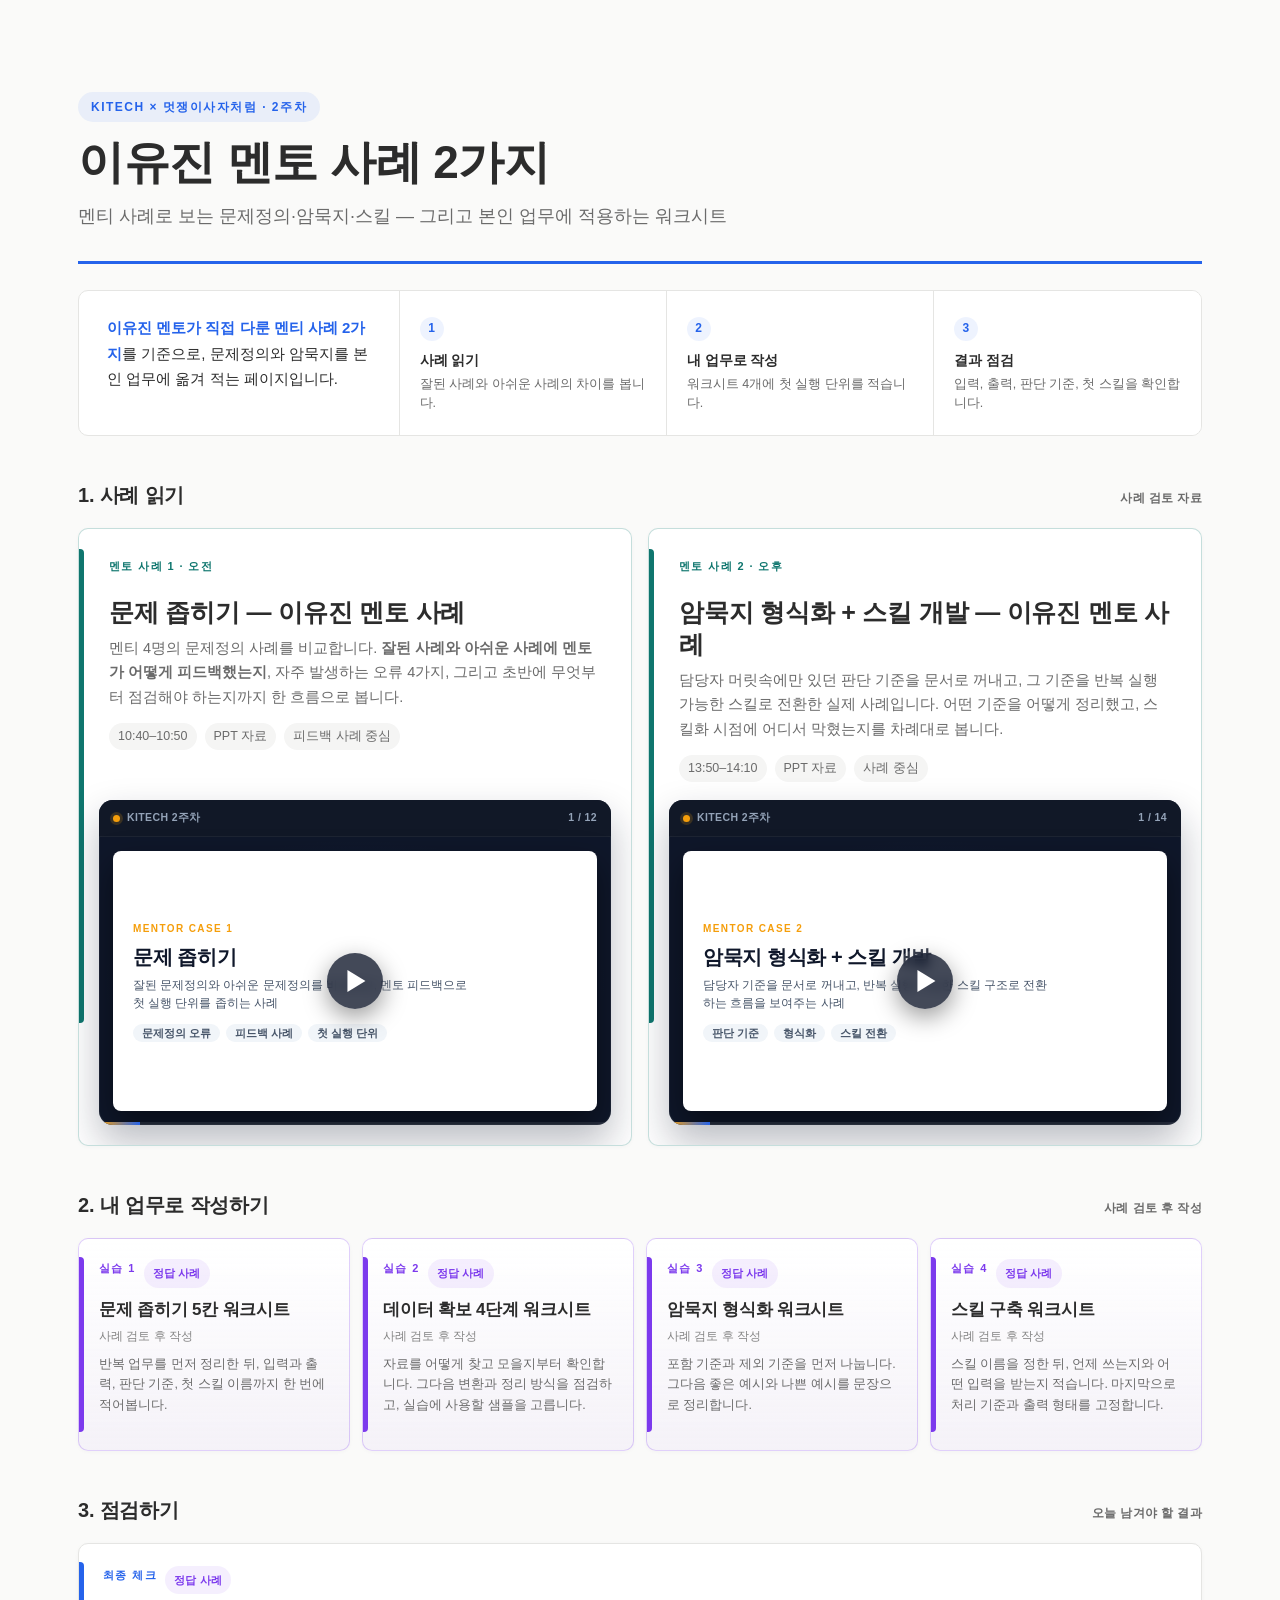
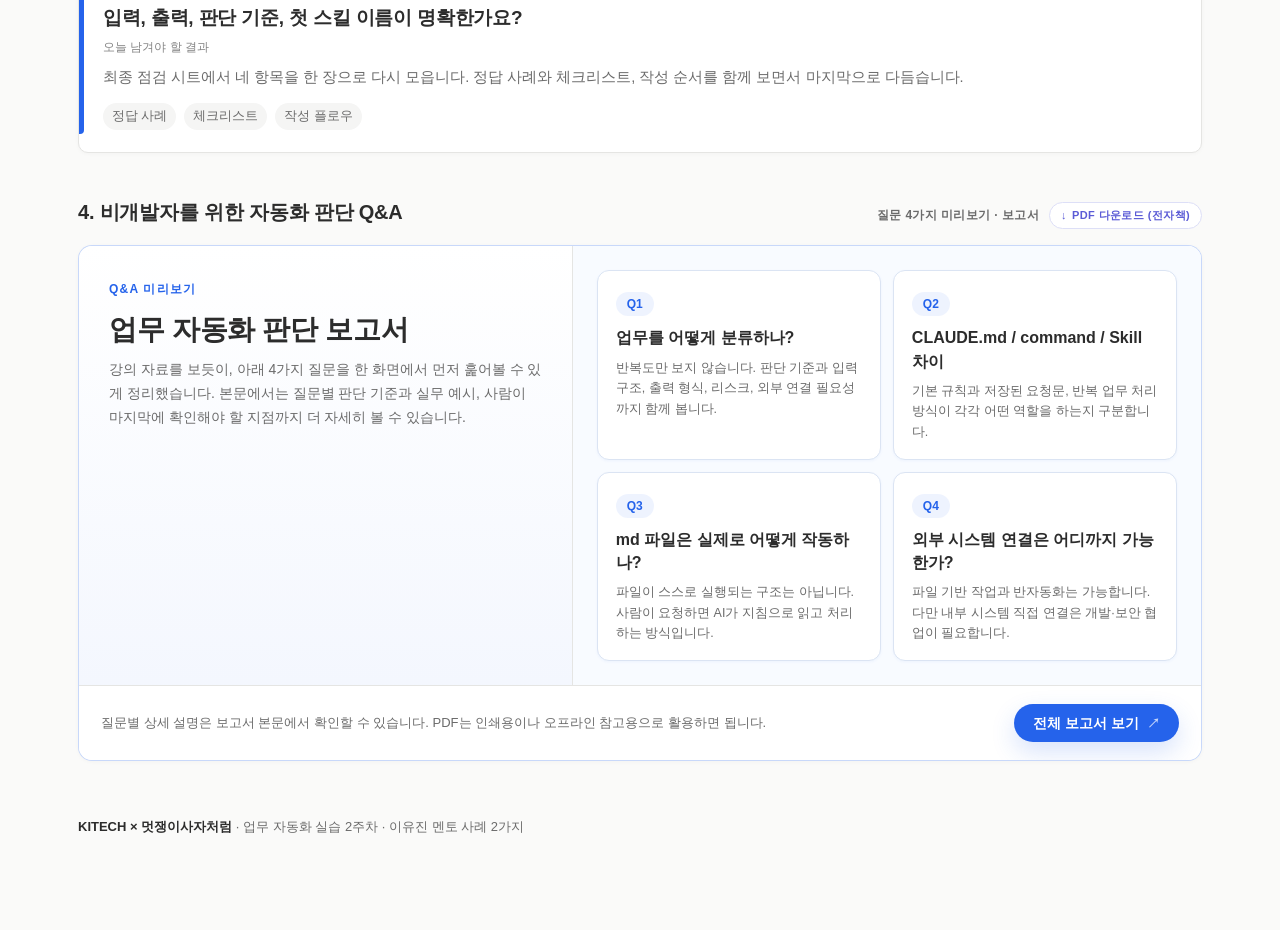
==== commit 2493437c: "style: redesign case-card preview as PPT presentation thumbnail with play button overlay" ====
--- a/index.html
+++ b/index.html
@@ -439,98 +439,166 @@
     .case-card-preview {
       position: relative;
       margin: auto 20px 20px;
-      min-height: 188px;
       overflow: hidden;
-      border: 1px solid #d8e1ef;
-      border-radius: 18px;
-      background: linear-gradient(180deg, #f9fbff 0%, #eef4fb 100%);
-      box-shadow: inset 0 1px 0 rgba(255, 255, 255, 0.7);
+      border-radius: 14px;
+      background: #0f172a;
+      box-shadow: 0 18px 38px rgba(15, 23, 42, 0.28), inset 0 0 0 1px rgba(255, 255, 255, 0.06);
+      transition: transform 0.25s ease, box-shadow 0.25s ease;
+    }
+
+    .module-card:hover .case-card-preview {
+      transform: translateY(-2px);
+      box-shadow: 0 24px 48px rgba(15, 23, 42, 0.36), inset 0 0 0 1px rgba(255, 255, 255, 0.08);
     }
 
     .case-preview-bar {
       display: flex;
       align-items: center;
       justify-content: space-between;
-      padding: 12px 14px 11px;
-      border-bottom: 1px solid #dfe7f2;
-      color: #6d7c92;
-      font-size: 11px;
+      padding: 9px 14px;
+      background: #111827;
+      border-bottom: 1px solid rgba(255, 255, 255, 0.05);
+      color: #94a3b8;
+      font-size: 10.5px;
       font-weight: 700;
-      letter-spacing: 0.2px;
+      letter-spacing: 0.4px;
+      text-transform: uppercase;
     }
 
     .case-preview-brand {
       display: flex;
       align-items: center;
-      gap: 8px;
+      gap: 7px;
     }
 
     .case-preview-dot {
-      width: 8px;
-      height: 8px;
+      width: 7px;
+      height: 7px;
       border-radius: 999px;
-      background: #2563eb;
-      box-shadow: 0 0 0 4px rgba(37, 99, 235, 0.12);
+      background: #f59e0b;
+      box-shadow: 0 0 0 3px rgba(245, 158, 11, 0.18);
     }
 
     .case-preview-slides {
       position: relative;
+      aspect-ratio: 16 / 9;
       display: grid;
       place-items: center;
-      min-height: 136px;
-      padding: 18px 18px 16px;
+      padding: 14px;
+      background: radial-gradient(ellipse at center, rgba(37, 99, 235, 0.14) 0%, transparent 70%);
     }
 
     .case-preview-slide {
+      position: relative;
       width: 100%;
-      max-width: none;
-      padding: 22px 22px 18px;
-      border-radius: 16px;
-      border: 1px solid #dfe7f2;
-      background: rgba(255, 255, 255, 0.96);
-      box-shadow: 0 10px 24px rgba(31, 79, 216, 0.08);
+      height: 100%;
+      padding: 18px 20px;
+      border-radius: 8px;
+      background: #ffffff;
+      box-shadow: 0 14px 32px rgba(0, 0, 0, 0.45);
       text-align: left;
+      display: flex;
+      flex-direction: column;
+      justify-content: center;
+    }
+
+    .case-preview-slide::before {
+      content: "";
+      position: absolute;
+      left: 50%;
+      top: 50%;
+      transform: translate(-50%, -50%);
+      z-index: 2;
+      width: 56px;
+      height: 56px;
+      border-radius: 999px;
+      background: rgba(15, 23, 42, 0.78);
+      backdrop-filter: blur(6px);
+      box-shadow: 0 8px 24px rgba(0, 0, 0, 0.4), 0 0 0 6px rgba(255, 255, 255, 0.18);
+      transition: transform 0.25s ease, background 0.25s ease;
+    }
+
+    .case-preview-slide::after {
+      content: "";
+      position: absolute;
+      left: 50%;
+      top: 50%;
+      transform: translate(-42%, -50%);
+      z-index: 3;
+      width: 0;
+      height: 0;
+      border-top: 11px solid transparent;
+      border-bottom: 11px solid transparent;
+      border-left: 18px solid #ffffff;
+      transition: transform 0.25s ease;
+    }
+
+    .module-card:hover .case-preview-slide::before {
+      transform: translate(-50%, -50%) scale(1.08);
+      background: #f59e0b;
+    }
+
+    .module-card:hover .case-preview-slide::after {
+      transform: translate(-42%, -50%) scale(1.08);
     }
 
     .case-preview-overline {
-      margin-bottom: 10px;
-      color: #6f7e94;
+      margin-bottom: 8px;
+      color: #f59e0b;
       font-size: 10px;
-      font-weight: 700;
-      letter-spacing: 1.1px;
+      font-weight: 850;
+      letter-spacing: 1.4px;
       text-transform: uppercase;
     }
 
     .case-preview-title {
-      color: #182437;
-      font-size: 21px;
-      font-weight: 740;
-      line-height: 1.28;
-      letter-spacing: -0.3px;
+      color: #0f172a;
+      font-size: 20px;
+      font-weight: 850;
+      line-height: 1.22;
+      letter-spacing: -0.4px;
     }
 
     .case-preview-sub {
-      margin-top: 10px;
-      color: #66758d;
-      font-size: 12px;
-      line-height: 1.55;
+      margin-top: 8px;
+      color: #475569;
+      font-size: 11.5px;
+      line-height: 1.5;
+      max-width: 78%;
     }
 
     .case-preview-chip-row {
       display: flex;
       flex-wrap: wrap;
-      gap: 8px;
-      margin-top: 14px;
+      gap: 6px;
+      margin-top: 12px;
     }
 
     .case-preview-chip {
       padding: 4px 9px;
       border-radius: 999px;
-      background: #f2f6fb;
-      color: #4a628d;
-      font-size: 11px;
+      background: #f1f5f9;
+      color: #475569;
+      font-size: 10.5px;
       font-weight: 700;
       line-height: 1;
+    }
+
+    .case-preview-progress {
+      position: absolute;
+      left: 0;
+      right: 0;
+      bottom: 0;
+      height: 3px;
+      background: rgba(255, 255, 255, 0.08);
+    }
+
+    .case-preview-progress::before {
+      content: "";
+      display: block;
+      width: 8%;
+      height: 100%;
+      background: linear-gradient(90deg, #f59e0b, #2563eb);
     }
 
     .practice-grid .module-card {
@@ -882,6 +950,7 @@
                 </div>
               </div>
             </div>
+            <div class="case-preview-progress"></div>
           </div>
         </a>
 
@@ -911,6 +980,7 @@
                 </div>
               </div>
             </div>
+            <div class="case-preview-progress"></div>
           </div>
         </a>
       </div>
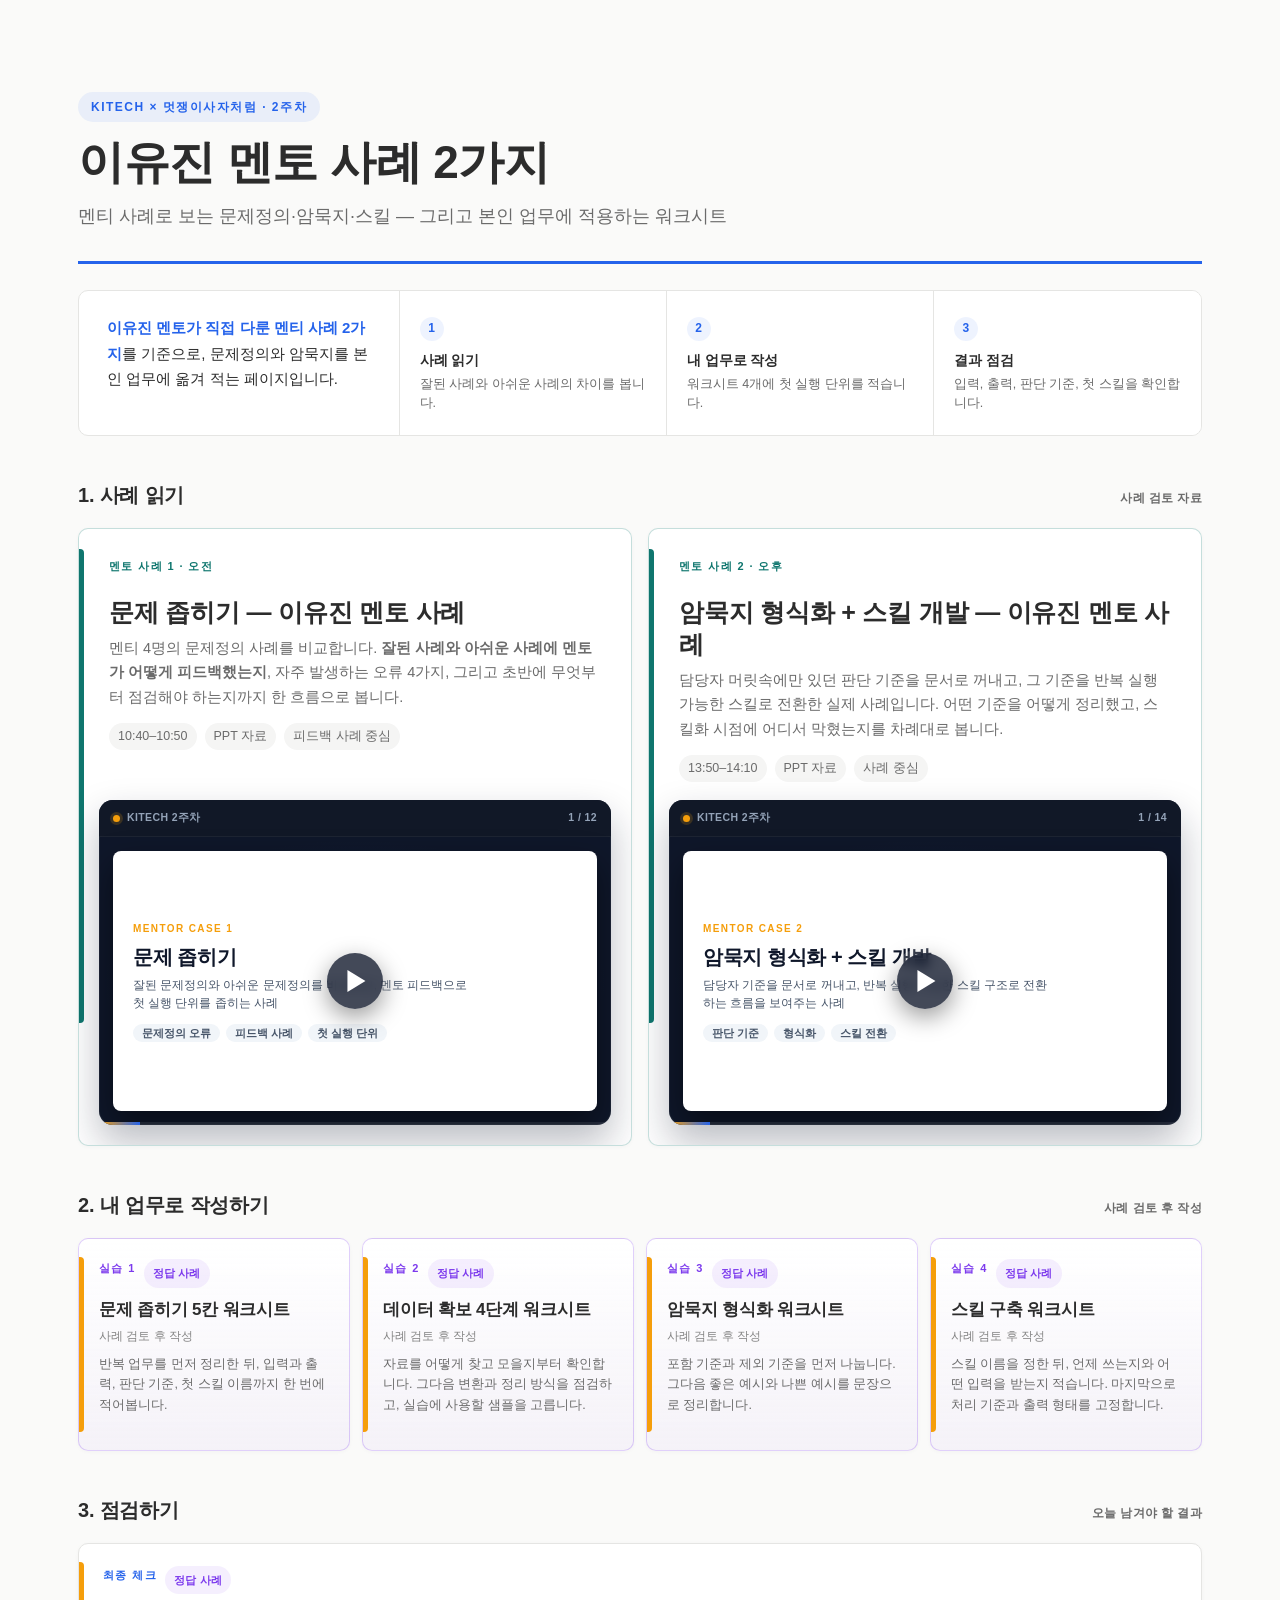
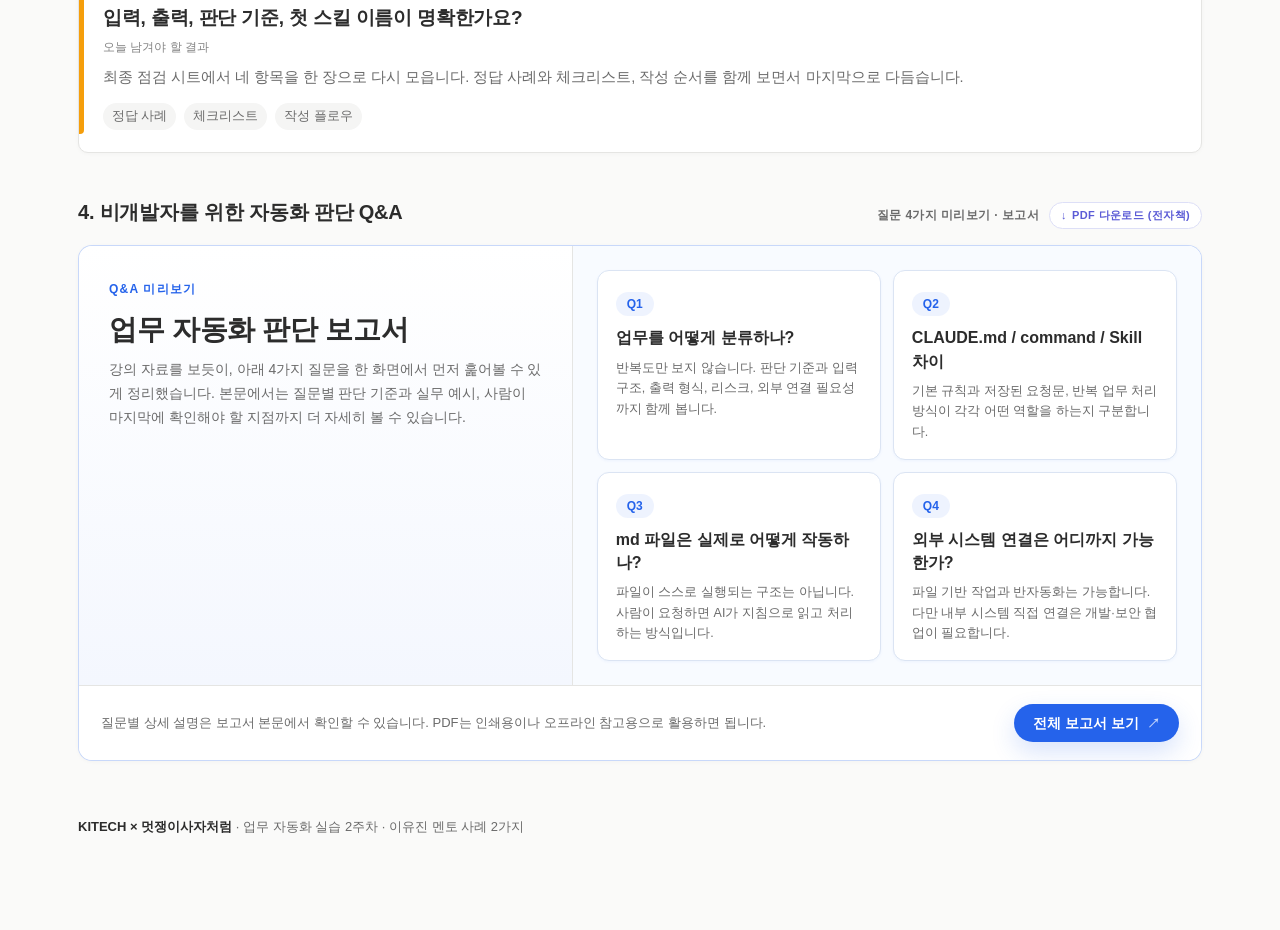
==== commit 3f8e2111: "style: change section 2 (practice) and 3 (check) card stripe to orange" ====
--- a/index.html
+++ b/index.html
@@ -628,7 +628,11 @@
     }
 
     .module-card[data-kind="practice"]::before {
-      background: var(--practice);
+      background: #f59e0b;
+    }
+
+    .module-card[data-kind="module"]::before {
+      background: #f59e0b;
     }
 
     .module-card:hover {
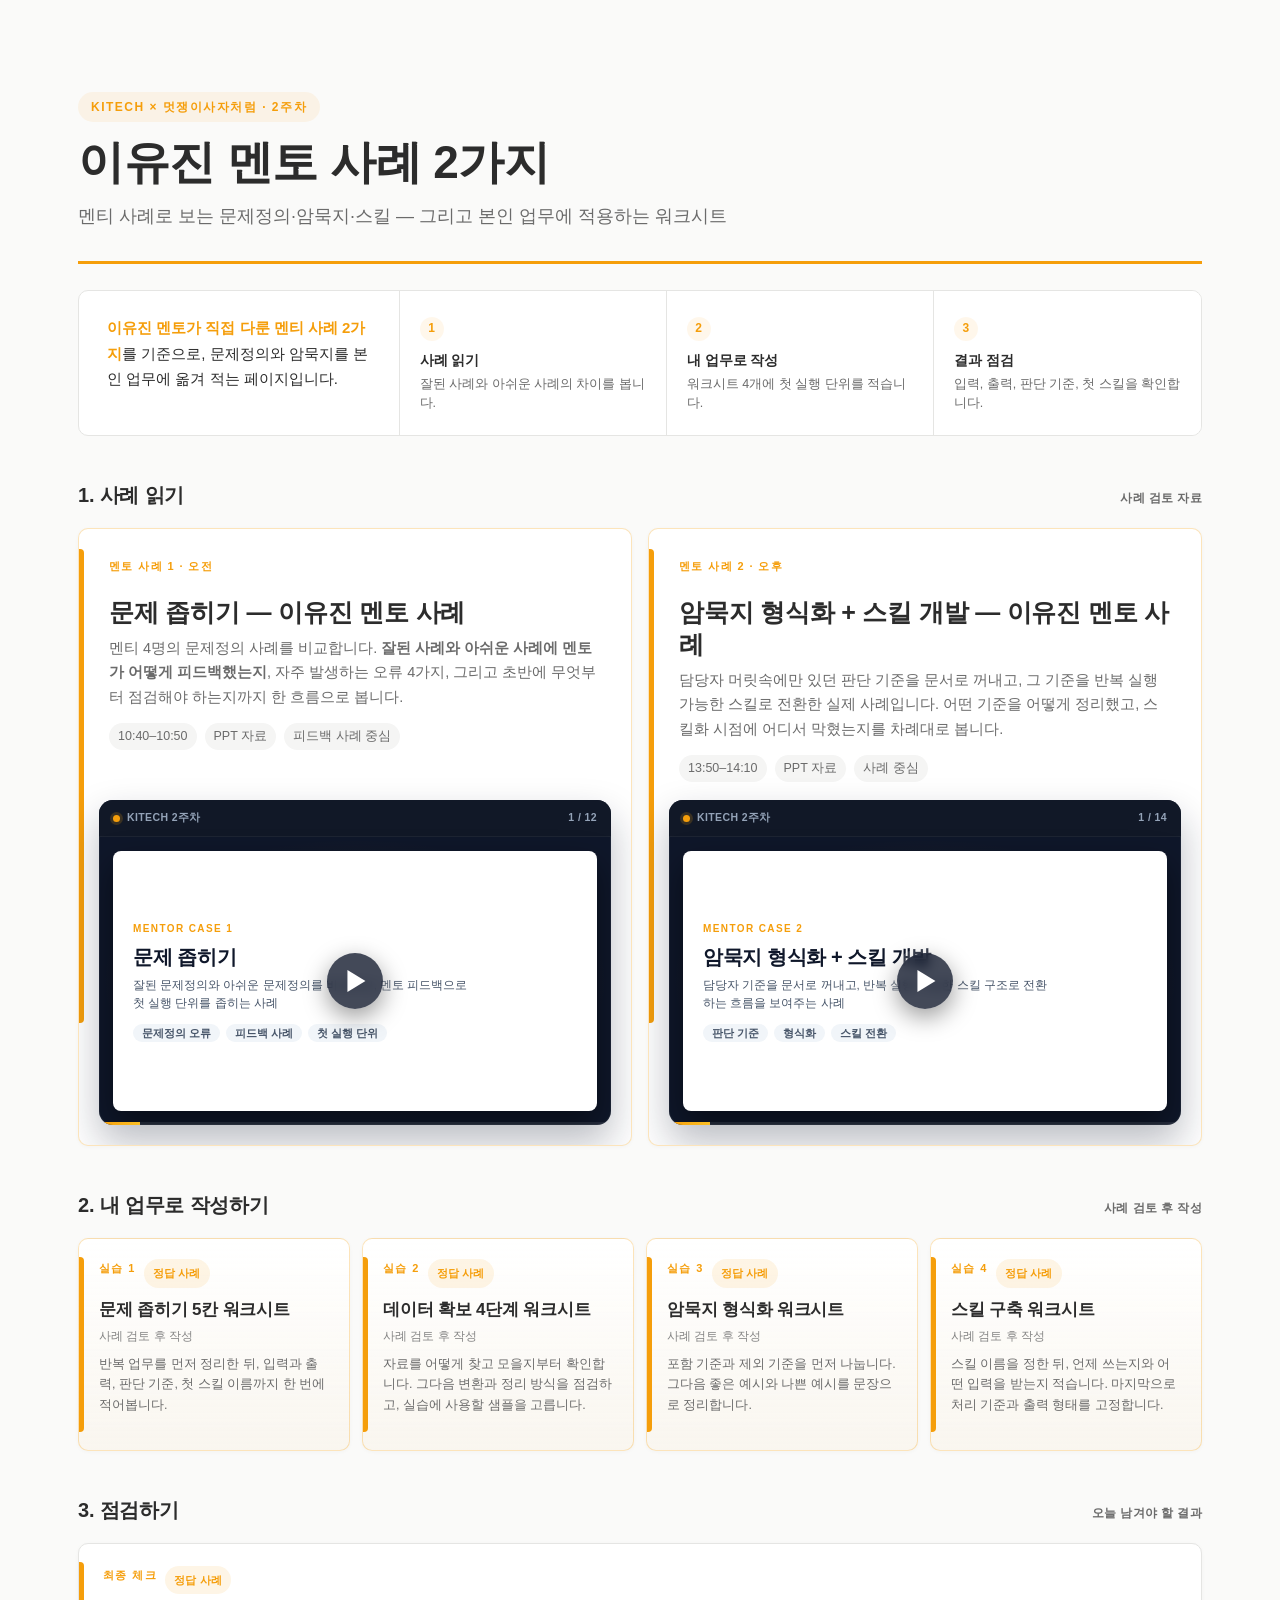
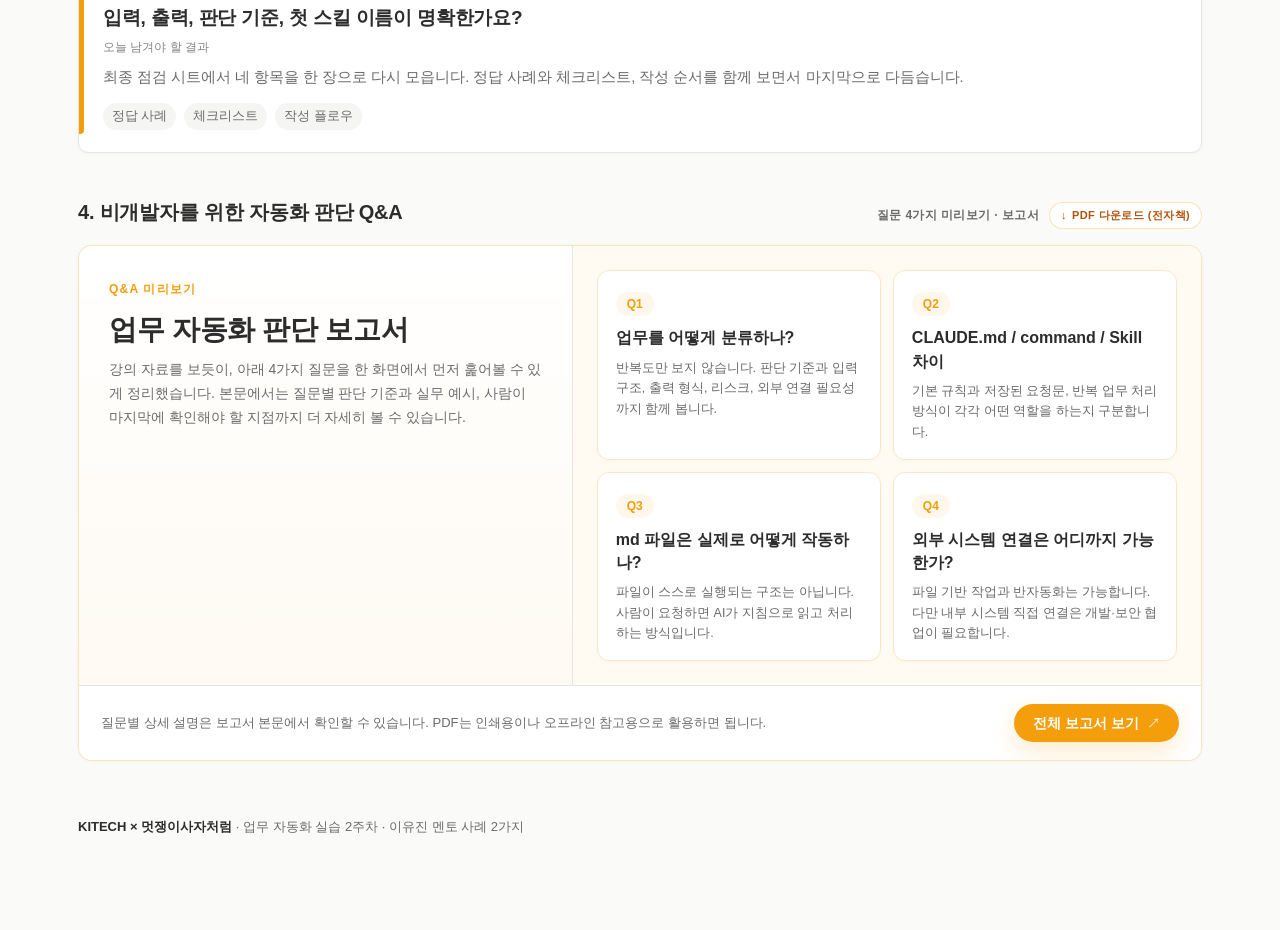
==== commit 2740b355: "style: unify all colors to orange palette (remove blue/purple/teal accents)" ====
--- a/index.html
+++ b/index.html
@@ -8,15 +8,15 @@
   <title>KITECH 2주차 | 이유진 멘토 사례 2가지</title>
   <style>
     :root {
-      --accent: #2563eb;
-      --accent-light: rgba(37, 99, 235, 0.08);
-      --accent-border: rgba(37, 99, 235, 0.25);
-      --mentor: #0f766e;
-      --mentor-light: rgba(15, 118, 110, 0.08);
-      --mentor-border: rgba(15, 118, 110, 0.24);
-      --practice: #7c3aed;
-      --practice-light: rgba(124, 58, 237, 0.08);
-      --practice-border: rgba(124, 58, 237, 0.24);
+      --accent: #f59e0b;
+      --accent-light: rgba(245, 158, 11, 0.08);
+      --accent-border: rgba(245, 158, 11, 0.28);
+      --mentor: #f59e0b;
+      --mentor-light: rgba(245, 158, 11, 0.08);
+      --mentor-border: rgba(245, 158, 11, 0.28);
+      --practice: #f59e0b;
+      --practice-light: rgba(245, 158, 11, 0.08);
+      --practice-border: rgba(245, 158, 11, 0.28);
       --bg: #fafaf9;
       --card: #ffffff;
       --text: #2c2c2c;
@@ -25,7 +25,7 @@
       --placeholder: #f5f5f4;
       --line: #d9d9d6;
       --shadow-card: 0 1px 4px rgba(0, 0, 0, 0.03);
-      --shadow-card-hover: 0 10px 26px rgba(37, 99, 235, 0.12);
+      --shadow-card-hover: 0 10px 26px rgba(245, 158, 11, 0.14);
     }
 
     * {
@@ -194,9 +194,9 @@
       gap: 5px;
       padding: 7px 11px;
       border-radius: 999px;
-      border: 1px solid #dddff7;
+      border: 1px solid rgba(245, 158, 11, 0.28);
       background: #ffffff;
-      color: #5b5bd6;
+      color: #b45309;
       font-size: 11px;
       font-weight: 750;
       line-height: 1;
@@ -211,8 +211,8 @@
 
     .section-meta-button:hover {
       transform: translateY(-1px);
-      border-color: #c8ccf4;
-      box-shadow: 0 6px 14px rgba(91, 91, 214, 0.08);
+      border-color: rgba(245, 158, 11, 0.5);
+      box-shadow: 0 6px 14px rgba(245, 158, 11, 0.14);
     }
 
     .card-list {
@@ -244,7 +244,7 @@
       gap: 0;
       min-height: 250px;
       border-bottom: 1px solid var(--border);
-      background: linear-gradient(180deg, #ffffff 0%, rgba(37, 99, 235, 0.05) 100%);
+      background: linear-gradient(180deg, #ffffff 0%, rgba(245, 158, 11, 0.05) 100%);
     }
 
     .qa-preview-copy {
@@ -280,16 +280,16 @@
       grid-template-columns: repeat(2, minmax(0, 1fr));
       gap: 12px;
       padding: 24px;
-      background: #f8fbff;
+      background: #fffaf2;
     }
 
     .qa-slide {
       min-height: 128px;
       padding: 18px 18px 16px;
-      border: 1px solid #dbe4f3;
+      border: 1px solid #fde6c8;
       border-radius: 12px;
       background: #ffffff;
-      box-shadow: 0 1px 3px rgba(37, 99, 235, 0.05);
+      box-shadow: 0 1px 3px rgba(245, 158, 11, 0.05);
     }
 
     .qa-slide-num {
@@ -371,8 +371,8 @@
 
     .preview-button:hover {
       transform: translateY(-1px) scale(1.01);
-      border-color: rgba(37, 99, 235, 0.36);
-      box-shadow: 0 12px 28px rgba(37, 99, 235, 0.12);
+      border-color: rgba(245, 158, 11, 0.40);
+      box-shadow: 0 12px 28px rgba(245, 158, 11, 0.14);
     }
 
     .preview-button:hover::after {
@@ -387,7 +387,7 @@
     .preview-button.primary {
       background: var(--accent);
       color: #ffffff;
-      box-shadow: 0 10px 24px rgba(37, 99, 235, 0.18);
+      box-shadow: 0 10px 24px rgba(245, 158, 11, 0.20);
     }
 
     .preview-button.primary::before {
@@ -400,7 +400,7 @@
     }
 
     .preview-button.primary:hover {
-      box-shadow: 0 14px 30px rgba(37, 99, 235, 0.22);
+      box-shadow: 0 14px 30px rgba(245, 158, 11, 0.24);
     }
 
     .preview-button.primary:hover::before {
@@ -485,7 +485,7 @@
       display: grid;
       place-items: center;
       padding: 14px;
-      background: radial-gradient(ellipse at center, rgba(37, 99, 235, 0.14) 0%, transparent 70%);
+      background: radial-gradient(ellipse at center, rgba(245, 158, 11, 0.14) 0%, transparent 70%);
     }
 
     .case-preview-slide {
@@ -598,7 +598,7 @@
       display: block;
       width: 8%;
       height: 100%;
-      background: linear-gradient(90deg, #f59e0b, #2563eb);
+      background: linear-gradient(90deg, #f59e0b, #fbbf24);
     }
 
     .practice-grid .module-card {
@@ -609,7 +609,7 @@
 
     .practice-grid .module-card,
     #check-section .module-card {
-      background: linear-gradient(180deg, #ffffff 0%, rgba(124, 58, 237, 0.04) 100%);
+      background: linear-gradient(180deg, #ffffff 0%, rgba(245, 158, 11, 0.04) 100%);
     }
 
     .module-card::before {
@@ -671,12 +671,12 @@
     }
 
     .module-chip.mentor {
-      background: rgba(15, 118, 110, 0.08);
+      background: rgba(245, 158, 11, 0.10);
       color: var(--mentor);
     }
 
     .module-chip.answer {
-      background: rgba(124, 58, 237, 0.08);
+      background: rgba(245, 158, 11, 0.10);
       color: var(--practice);
     }
 
